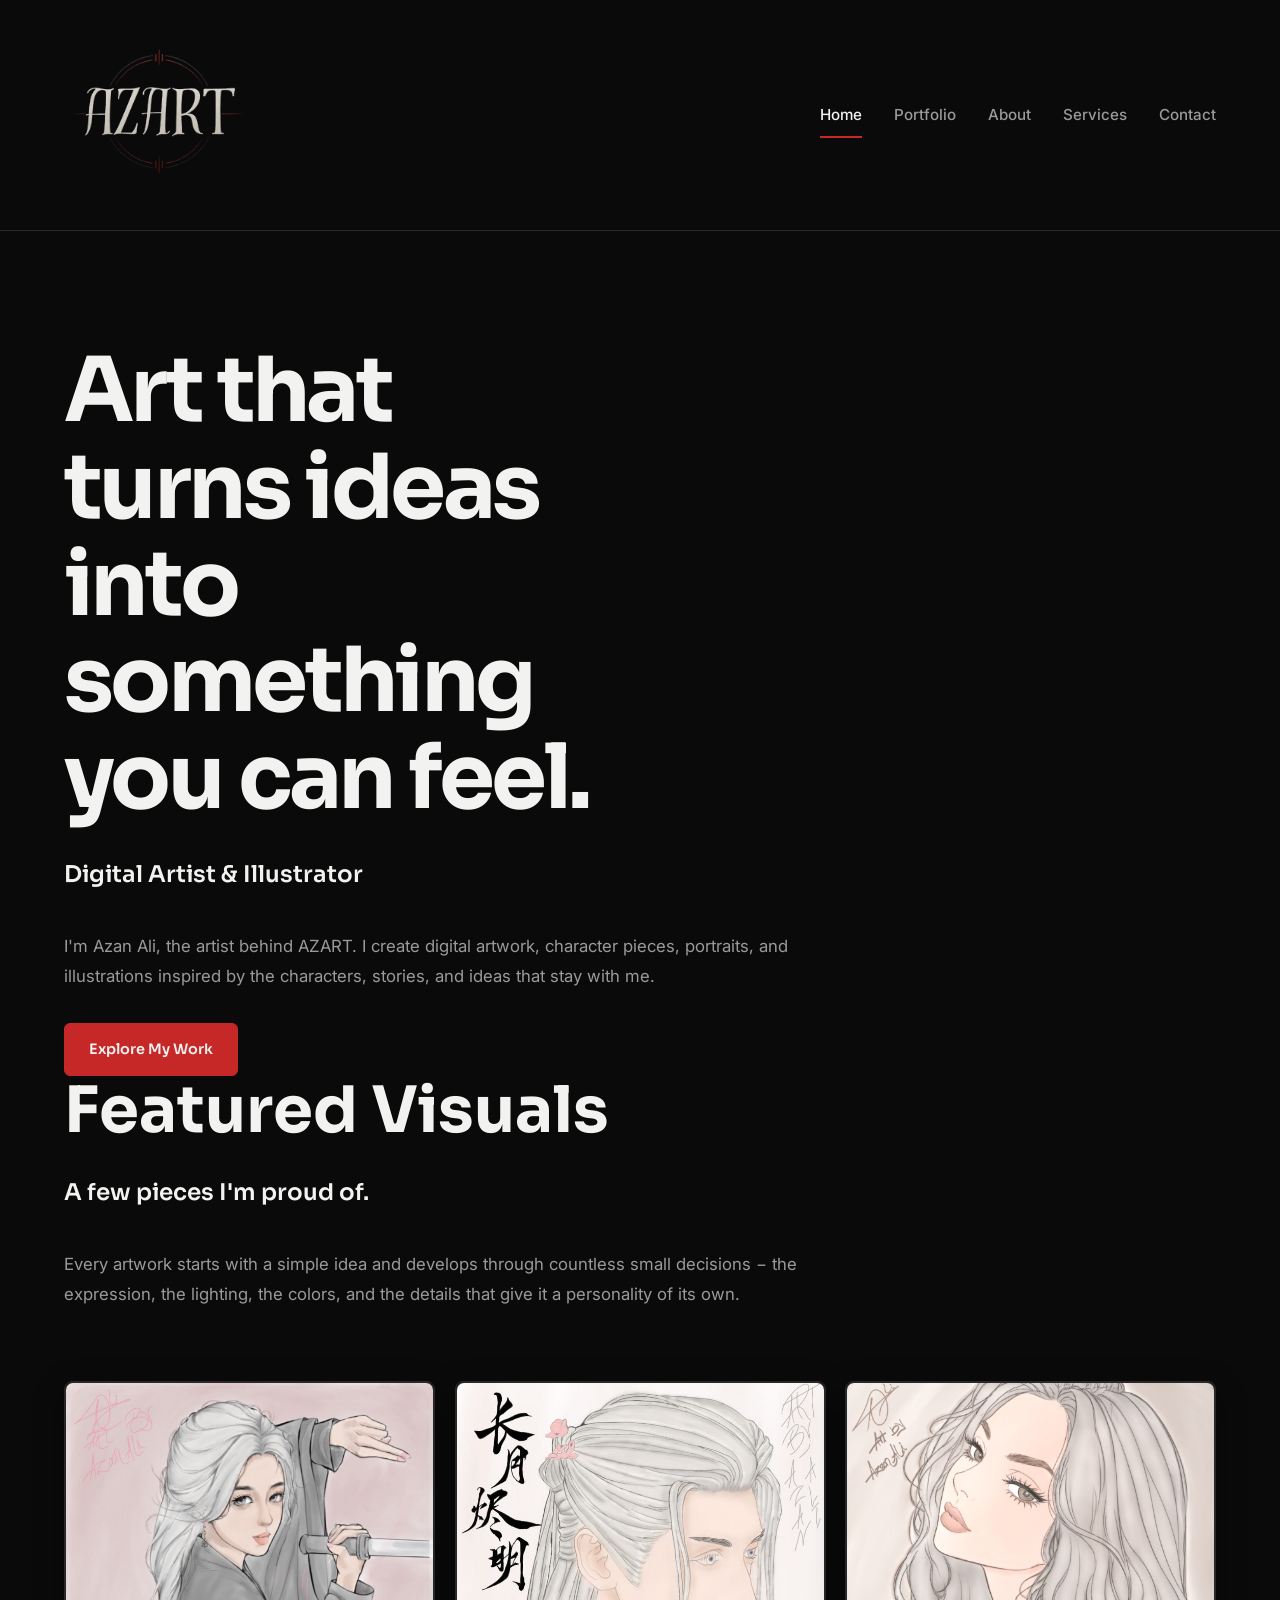
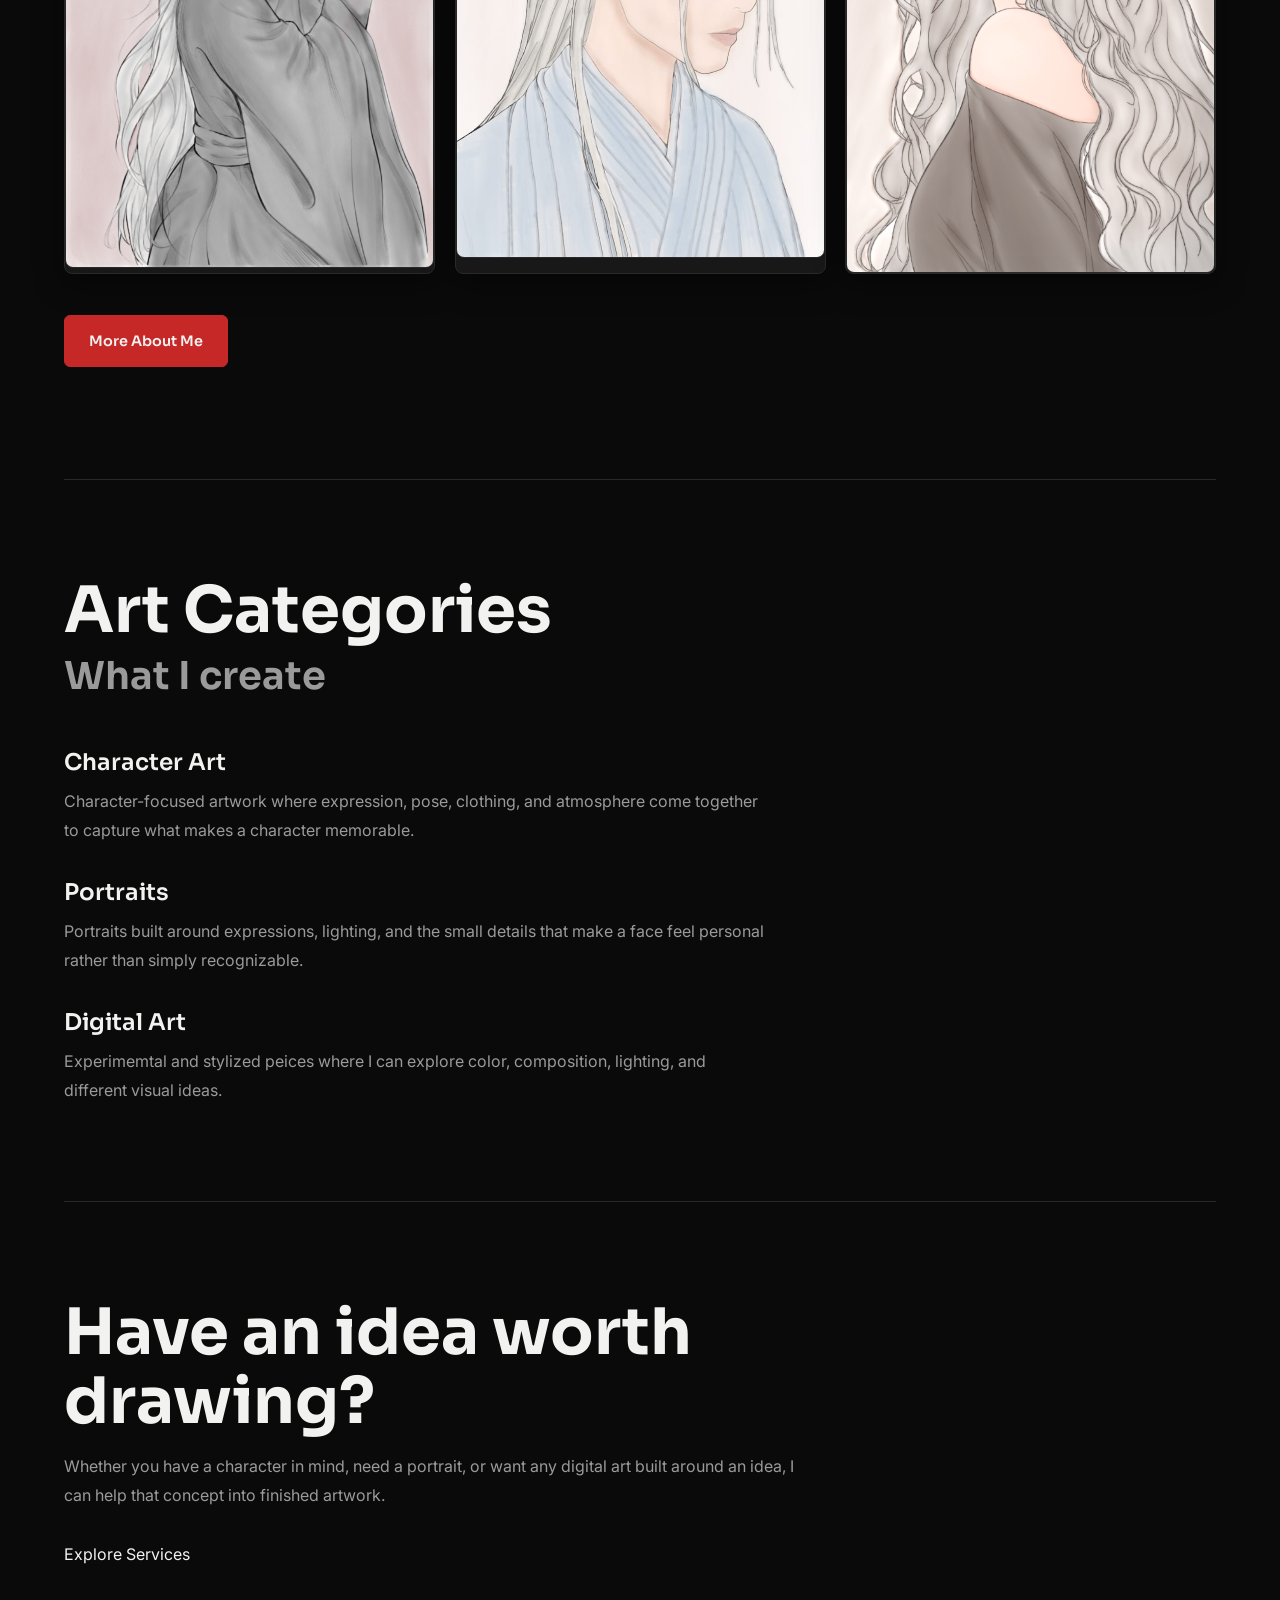
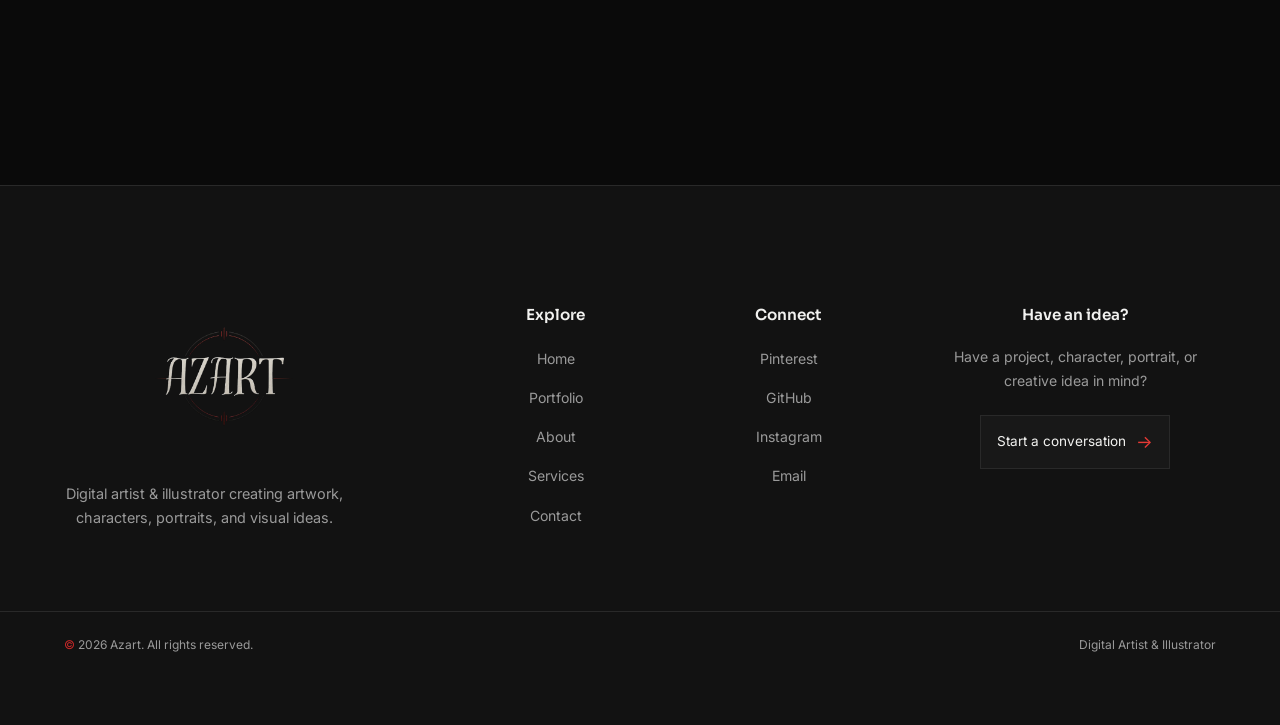
==== index.html @ 460a7fb9 "Added files" ====
<!DOCTYPE html>
<html lang="en">

<head>

    <meta charset="UTF-8">

    <meta name="viewport" content="width=device-width, initial-scale=1.0">

    <title>Azart | Home</title>

    <meta
        name="description"
        content="AZART — Artist portfolio showcasing artwork, creative projects, and visual expression."
    >

    <meta name="author" content="AZART">
    <meta name="robots" content="index, follow">

    <meta property="og:title" content="AZART — Artist Portfolio">
    <meta property="og:description" content="Explore AZART's artwork, creative projects, and visual work.">
    <meta property="og:type" content="website">
    <meta property="og:image" content="https://azanalisiyal0-sys.github.io/azart-artist-portfolio/assets/images/logo-bg.png">
    <meta property="og:url" content="https://azanalisiyal0-sys.github.io/azart-artist-portfolio/">
    <meta property="og:site_name" content="AZART">




    <!-- CSS -->

    <link rel="stylesheet" href="css/style.css">
    <link rel="stylesheet" href="css/responsive.css">
    <link rel="stylesheet" href="css/animations.css">


    <!-- Favicon -->

    <link rel="icon" type="image/x-icon" href="favicon.ico">

    <link
        rel="icon"
        type="image/png"
        sizes="16x16"
        href="assets/favicon/favicon-16x16.png"
    >

    <link
        rel="icon"
        type="image/png"
        sizes="32x32"
        href="assets/favicon/favicon-32x32.png"
    >

    <link
        rel="apple-touch-icon"
        sizes="180x180"
        href="assets/favicon/apple-touch-icon.png"
    >

    <link
        rel="icon"
        type="image/png"
        sizes="192x192"
        href="assets/favicon/android-chrome-192x192.png"
    >

    <link
        rel="icon"
        type="image/png"
        sizes="512x512"
        href="assets/favicon/android-chrome-512x512.png"
    >

    <link rel="manifest" href="assets/favicon/site.webmanifest">


    <!-- Google Fonts -->

    <link rel="preconnect" href="https://fonts.googleapis.com">

    <link
        rel="preconnect"
        href="https://fonts.gstatic.com"
        crossorigin
    >

    <link
        href="https://fonts.googleapis.com/css2?family=Inter:wght@100..900&family=Sora:wght@100..800&display=swap"
        rel="stylesheet"
    >

</head>


<body>


<header>

    <!-- Logo -->

    <div class="logo">

        <a href="index.html">

            <img
                src="assets/images/logo.png"
                alt="Azart"
            >

        </a>

    </div>


    <!-- Desktop Navigation -->

    <nav class="nav">

        <ul>

            <li>
                <a href="index.html">Home</a>
            </li>

            <li>
                <a href="portfolio.html">Portfolio</a>
            </li>

            <li>
                <a href="about.html">About</a>
            </li>

            <li>
                <a href="services.html">Services</a>
            </li>

            <li>
                <a href="contact.html">Contact</a>
            </li>

        </ul>

    </nav>


    <!-- Mobile Menu Button -->

    <button
        class="mobile-toggle"
        type="button"
        aria-label="Open navigation menu"
        aria-expanded="false"
    >

        <span></span>
        <span></span>
        <span></span>

    </button>


    <!-- Mobile Navigation -->

    <nav class="mobile-menu">

        <ul>

            <li>
                <a href="index.html">Home</a>
            </li>

            <li>
                <a href="portfolio.html">Portfolio</a>
            </li>

            <li>
                <a href="about.html">About</a>
            </li>

            <li>
                <a href="services.html">Services</a>
            </li>

            <li>
                <a href="contact.html">Contact</a>
            </li>

        </ul>

    </nav>

</header>


<main class="hero container">

    <h1>Art that turns ideas into something you can feel.</h1>

    <h3>Digital Artist & Illustrator</h3>

    <p>
        I'm Azan Ali, the artist behind AZART.
        I create digital artwork, character pieces,
        portraits, and illustrations inspired by
        the characters, stories, and ideas that
        stay with me.
    </p>

    <a href="portfolio.html" class="cta">
        Explore My Work
    </a>


    <h1>Featured Visuals</h1>

    <h3>A few pieces I'm proud of.</h3>

    <p>
        Every artwork starts with a simple idea and develops
        through countless small decisions − the expression,
        the lighting, the colors, and the details that give it
        a personality of its own.
    </p>


    <div class="index-hero-images">
        <!-- Featured artworks can be inserted here later -->
        <div class="card-img-index artwork-card">
            <img src="assets/artworks/white-haired-swordswoman.png" alt="White Haired Swordswoman">
        </div>
        <div class="card-img-index artwork-card">
            <img src="assets/artworks/white-haired-warrior.png" alt="White Haired Warrior">
        </div>
        <div class="card-img-index artwork-card">
            <img src="assets/artworks/miss-molly.png" alt="Miss Molly">
        </div>
    </div>


    <a href="about.html" class="cta">
        More About Me
    </a>

</main>


<div class="categories container">

    <h1>Art Categories</h1>

    <h2>What I create</h2>

    <h3>Character Art</h3>

    <p>
        Character-focused artwork where expression, pose, clothing, and atmosphere
        come together to capture what makes a character memorable.
    </p>

    <h3>Portraits</h3>

    <p>
        Portraits built around expressions, lighting, and the
        small details that make a face feel personal rather than simply
        recognizable.
    </p>

    <h3>Digital Art</h3>

    <p>
        Experimemtal and stylized peices where I can explore color,
        composition, lighting, and different visual ideas.
    </p>

</div>


<div class="services-preview container">

    <h1>Have an idea worth drawing?</h1>

    <p>
        Whether you have a character in mind, need a portrait,
        or want any digital art built around an idea, I can help
        that concept into finished artwork.
    </p>

    <a href="services.html">
        Explore Services
    </a>

</div>


<footer class="site-footer">

    <div class="footer-main container">

        <!-- Brand -->
        <div class="footer-brand">

            <a href="index.html" class="footer-logo">
                <img
                    src="assets/images/logo.png"
                    alt="Azart"
                >
            </a>

            <p>
                Digital artist & illustrator creating artwork,
                characters, portraits, and visual ideas.
            </p>

        </div>


        <!-- Navigation -->
        <div class="footer-column">

            <h3>Explore</h3>

            <ul>
                <li>
                    <a href="index.html">Home</a>
                </li>

                <li>
                    <a href="portfolio.html">Portfolio</a>
                </li>

                <li>
                    <a href="about.html">About</a>
                </li>

                <li>
                    <a href="services.html">Services</a>
                </li>

                <li>
                    <a href="contact.html">Contact</a>
                </li>
            </ul>

        </div>


        <!-- Social -->
        <div class="footer-column">

            <h3>Connect</h3>

            <ul class="footer-social-links">

                <li>
                    <a
                        href="https://www.pinterest.com/CaptainK2_08/"
                        target="_blank"
                        rel="noopener noreferrer"
                    >
                        Pinterest
                    </a>
                </li>

                <li>
                    <a
                        href="https://github.com/azanalisiyal0-sys"
                        target="_blank"
                        rel="noopener noreferrer"
                    >
                        GitHub
                    </a>
                </li>

                <li>
                    <a
                        href="https://www.instagram.com/azart.store_official/"
                        target="_blank"
                        rel="noopener noreferrer"
                    >
                        Instagram
                    </a>
                </li>

                <li>
                    <a href="https://mail.google.com/mail/?view=cm&fs=1&to=azanalisiyal0@gmail.com"
                        target="_blank"
                        rel="noopener noreferrer">
                        Email
                    </a>
                </li>

            </ul>

        </div>


        <!-- CTA -->
        <div class="footer-contact">

            <h3>Have an idea?</h3>

            <p>
                Have a project, character, portrait, or
                creative idea in mind?
            </p>

            <a href="contact.html" class="footer-cta">
                Start a conversation
                <span>→</span>
            </a>

        </div>

    </div>


    <!-- Bottom -->
    <div class="footer-bottom">

        <div class="container">

            <p>
                &copy;
                <span data-current-year>2026</span>
                Azart. All rights reserved.
            </p>

            <p>
                Digital Artist & Illustrator
            </p>

        </div>

    </div>

</footer>


<!-- JavaScript -->

<script src="js/main.js"></script>
<script src="js/artworks.js"></script>
<script src="js/portfolio.js"></script>
<script src="js/ui.js"></script>

</body>
</html>
---- css/style.css ----
/* =========================================================
   AZART — MAIN STYLESHEET
   No animations
   No responsive rules
   ========================================================= */


/* =========================================================
   1. ROOT VARIABLES
   ========================================================= */

:root {

    /* BACKGROUND */
    --bg-primary: #0a0a0a;
    --bg-secondary: #121212;
    --bg-card: #181818;

    /* TEXT */
    --text-primary: #f2f2f0;
    --text-secondary: #9a9a9a;

    /* BORDER */
    --border-color: #292929;
    --border-accent: #c62828;
    --border-accent-hover: #e53935;

    /* EFFECTS */
    --shadow-card: rgba(0, 0, 0, 0.45);

    /* TYPOGRAPHY */
    --font-heading: "Sora", sans-serif;
    --font-body: "Inter", sans-serif;
}


/* =========================================================
   2. RESET
   ========================================================= */

* {
    margin: 0;
    padding: 0;
    box-sizing: border-box;
}

html {
    scroll-behavior: smooth;
}

body {
    min-height: 100vh;

    background-color: var(--bg-primary);
    color: var(--text-primary);

    font-family: var(--font-body);
    font-size: 16px;
    line-height: 1.7;
}

img {
    display: block;
    max-width: 100%;
}

button,
input,
textarea,
select {
    font: inherit;
}

button {
    cursor: pointer;
}

a {
    color: inherit;
    text-decoration: none;
}

ul,
ol {
    list-style: none;
}


/* =========================================================
   3. GLOBAL TYPOGRAPHY
   ========================================================= */

h1,
h2,
h3,
h4,
h5,
h6 {
    font-family: var(--font-heading);
    color: var(--text-primary);
    line-height: 1.2;
}

h1 {
    font-size: clamp(2.8rem, 5vw, 4.8rem);
    font-weight: 700;
    line-height: 1.08;
    margin-bottom: 1rem;
}

h2 {
    font-size: clamp(1.8rem, 3vw, 2.8rem);
    font-weight: 650;
    line-height: 1.2;
    margin-bottom: 0.8rem;
}

h3 {
    font-size: clamp(1.15rem, 1.8vw, 1.5rem);
    font-weight: 600;
    line-height: 1.4;
    color: var(--text-primary);
    margin-bottom: 1rem;
}

p {
    color: var(--text-secondary);
    max-width: 750px;
    line-height: 1.8;
}

::selection {
    background-color: var(--border-accent);
    color: var(--text-primary);
}


/* =========================================================
   4. CONTAINER
   ========================================================= */

.container {
    width: min(1200px, 90%);
    margin-inline: auto;
}


/* =========================================================
   5. HEADER
   ========================================================= */

header {
    width: 100%;

    display: flex;
    align-items: center;
    justify-content: space-between;

    padding: 1.25rem 5%;

    background-color: var(--bg-primary);

    border-bottom: 1px solid var(--border-color);

    position: relative;
    z-index: 100;
}


/* =========================================================
   6. LOGO
   ========================================================= */

.logo {
    display: flex;
    align-items: center;
}

.logo a {
    display: flex;
    align-items: center;
}

.logo img {
    width: 190px;
    height: auto;
    display: block;
}


/* =========================================================
   7. DESKTOP NAVIGATION
   ========================================================= */

.nav ul {
    display: flex;
    align-items: center;
    gap: 2rem;
}

.nav a {
    position: relative;

    display: inline-block;

    padding: 0.4rem 0;

    color: var(--text-secondary);

    font-family: var(--font-body);
    font-size: 0.95rem;
    font-weight: 500;

    transition: color 0.2s ease;
}

.nav a:hover {
    color: var(--text-primary);
}

.nav a.active {
    color: var(--text-primary);
}

.nav a.active::after {
    content: "";

    position: absolute;

    left: 0;
    bottom: -4px;

    width: 100%;
    height: 2px;

    background-color: var(--border-accent);
}


/* =========================================================
   9. HERO — HOME
   ========================================================= */

.hero {
    min-height: 80vh;

    display: flex;
    flex-direction: column;
    justify-content: center;

    padding-top: 7rem;
    padding-bottom: 7rem;
}

.hero h1:first-child {
    max-width: 550px;

    font-size: clamp(3rem, 7vw, 6rem);
    letter-spacing: -0.04em;
}

.hero h3 {
    margin-top: 1rem;
}

.hero p {
    margin-top: 1.5rem;
    margin-bottom: 2rem;

    font-size: 1.05rem;
}


/* =========================================================
   10. CTA
   ========================================================= */

.cta {
    display: inline-flex;
    align-items: center;
    justify-content: center;

    width: fit-content;

    padding: 0.8rem 1.5rem;

    border: 1px solid var(--border-accent);
    border-radius: 6px;

    background-color: var(--border-accent);
    color: var(--text-primary);

    font-family: var(--font-heading);
    font-size: 0.9rem;
    font-weight: 600;

    transition:
        background-color 0.2s ease,
        border-color 0.2s ease;
}

.cta:hover {
    background-color: var(--border-accent-hover);
    border-color: var(--border-accent-hover);
}


/* =========================================================
   11. FEATURED VISUALS
   ========================================================= */

.index-hero-images {
    display: grid;
    grid-template-columns: repeat(3, 1fr);
    gap: 1.25rem;

    margin-top: 2.5rem;
    margin-bottom: 2.5rem;
}

.index-hero-images img {
    width: 100%;
    height: 360px;

    object-fit: cover;

    border: 1px solid var(--border-color);
    border-radius: 8px;

    background-color: var(--bg-card);
}


/* =========================================================
   12. CATEGORIES
   ========================================================= */

.categories {
    padding-top: 6rem;
    padding-bottom: 6rem;

    border-top: 1px solid var(--border-color);
}

.categories h1 {
    margin-bottom: 0.5rem;
}

.categories h2 {
    color: var(--text-secondary);
    margin-bottom: 3rem;
}

.categories h3 {
    color: var(--text-primary);

    margin-top: 2rem;
    margin-bottom: 0.5rem;
}

.categories p {
    max-width: 700px;
}


/* =========================================================
   13. SERVICES PREVIEW
   ========================================================= */

.services-preview {
    padding-top: 6rem;
    padding-bottom: 6rem;

    border-top: 1px solid var(--border-color);
}

.services-preview h1 {
    max-width: 700px;
}

.services-preview p {
    margin-bottom: 2rem;
}

.services-preview button {
    padding: 0.8rem 1.5rem;

    border: 1px solid var(--border-accent);
    border-radius: 6px;

    background-color: var(--border-accent);
    color: var(--text-primary);

    font-family: var(--font-heading);
    font-weight: 600;
}


/* =========================================================
   14. FOOTER
   ========================================================= */

footer {
    padding-top: 3rem;
    padding-bottom: 3rem;

    border-top: 1px solid var(--border-color);

    text-align: center;
}

footer p {
    margin-inline: auto;

    font-size: 0.85rem;
}

/* =====================================================
   MOBILE MENU BUTTON
   ===================================================== */

.mobile-toggle {
    display: none;

    width: 48px;
    height: 48px;

    padding: 10px;

    border: 1px solid var(--border-color);

    border-radius: 12px;

    background: var(--bg-secondary);

    cursor: pointer;

    flex-direction: column;
    justify-content: center;
    align-items: center;

    gap: 5px;
}

.mobile-toggle span {
    display: block;

    width: 22px;
    height: 2px;

    background: var(--text-primary);

    border-radius: 2px;
}


/* =====================================================
   MOBILE MENU
   ===================================================== */

.mobile-menu {
    display: none;

    position: absolute;

    top: 100%;
    left: 0;

    width: 100%;

    background: var(--bg-secondary);

    border-bottom: 1px solid var(--border-color);

    z-index: 1000;
}

.mobile-menu.active {
    display: block;
}

.mobile-menu ul {
    margin: 0;
    padding: 10px 20px;

    list-style: none;
}

.mobile-menu li {
    border-bottom: 1px solid var(--border-color);
}

.mobile-menu li:last-child {
    border-bottom: none;
}

.mobile-menu a {
    display: block;

    padding: 15px 5px;

    color: var(--text-primary);

    text-decoration: none;

    font-family: var(--font-body);
}


/* =====================================================
   ARTWORK MODAL
   ===================================================== */

.artwork-modal {
    display: none;

    position: fixed;

    inset: 0;

    padding: 30px;

    background: rgba(0, 0, 0, 0.85);

    z-index: 2000;

    overflow-y: auto;

    align-items: center;
    justify-content: center;
}

.artwork-modal.active {
    display: flex;
}


/* Modal Close */

.modal-close {
    position: absolute;

    top: 15px;
    right: 15px;

    width: 40px;
    height: 40px;

    border: 1px solid var(--border-color);

    border-radius: 50%;

    background: var(--bg-secondary);

    color: var(--text-primary);

    font-size: 24px;

    cursor: pointer;

    z-index: 2;
}


/* Modal Image */

.modal-image-container {
    width: 100%;
}

.modal-image-container img {
    display: block;

    width: 100%;
    max-height: 65vh;

    object-fit: contain;

    border-radius: 10px;
}


/* Modal Information */

.modal-info {
    padding-top: 20px;
}

.modal-info h2 {
    margin: 0 0 10px;

    color: var(--text-primary);

    font-family: var(--font-heading);
}

.modal-meta {
    display: flex;

    flex-wrap: wrap;

    gap: 10px;

    color: var(--text-secondary);

    font-family: var(--font-body);
}

.modal-info p {
    color: var(--text-secondary);

    line-height: 1.7;
}


/* Modal Navigation */

.modal-navigation {
    display: flex;

    justify-content: space-between;

    align-items: center;

    margin-top: 20px;
}

.modal-navigation button {
    padding: 10px 16px;

    border: 1px solid var(--border-color);

    border-radius: 8px;

    background: var(--bg-secondary);

    color: var(--text-primary);

    cursor: pointer;
}


/* Prevent page scrolling when modal is open */

body.modal-open {
    overflow: hidden;
}


/* =========================================================
   FOOTER SOCIAL ICONS
   ========================================================= */

.social-media {
    display: flex;
    justify-content: center;
    align-items: center;

    gap: 1rem;

    margin-bottom: 1.5rem;
}

.social-media a {
    width: 42px;
    height: 42px;

    display: flex;
    align-items: center;
    justify-content: center;

    border: 1px solid var(--border-color);
    border-radius: 50%;

    background-color: var(--bg-secondary);

    transition:
        border-color 0.2s ease,
        background-color 0.2s ease;
}

.social-media img {
    width: 20px;
    height: 20px;

    object-fit: contain;

    /* Make dark SVG icons visible */
    filter: brightness(0) invert(1);
}

.social-media a:hover {
    border-color: var(--border-accent);

    background-color: var(--border-accent);
}

.social-media a:hover img {
    filter: brightness(0) invert(1);
}

/* =========================================================
   15. PORTFOLIO HERO
   ========================================================= */

.portfolio-hero {
    width: min(1000px, 90%);

    margin-inline: auto;

    padding-top: 7rem;
    padding-bottom: 4rem;
}

.portfolio-hero h1 {
    font-size: clamp(3rem, 7vw, 5rem);
    letter-spacing: -0.04em;
}

.portfolio-hero h3 {
    margin-bottom: 1.5rem;
}


/* =========================================================
   16. PORTFOLIO CONTROLS
   ========================================================= */

.portfolio-controls {
    width: min(1200px, 90%);

    margin: 0 auto 3rem;

    display: flex;
    align-items: center;
    justify-content: space-between;

    gap: 2rem;

    padding: 1rem 0;

    border-bottom: 1px solid var(--border-color);
}


/* =========================================================
   17. SEARCH
   ========================================================= */

.search-container {
    flex: 1;
    max-width: 450px;
}

.search-container input {
    width: 100%;

    padding: 0.8rem 1rem;

    border: 1px solid var(--border-color);
    border-radius: 6px;

    outline: none;

    background-color: var(--bg-secondary);
    color: var(--text-primary);

    font-family: var(--font-body);
}

.search-container input::placeholder {
    color: var(--text-secondary);
}

.search-container input:focus {
    border-color: var(--border-accent);
}


/* =========================================================
   18. FILTER BUTTONS
   ========================================================= */

.filter-btn-container {
    display: flex;
    align-items: center;
    gap: 0.5rem;

    flex-wrap: wrap;
}

.filter-btn-container button {
    padding: 0.6rem 1rem;

    border: 1px solid var(--border-color);
    border-radius: 5px;

    background-color: var(--bg-secondary);
    color: var(--text-secondary);

    font-size: 0.85rem;
}

.filter-btn-container button:hover,
.filter-btn-container button.active {
    border-color: var(--border-accent);

    background-color: var(--border-accent);

    color: var(--text-primary);
}


/* =========================================================
   19. ARTWORK GRID
   ========================================================= */

.artwork-grid {
    width: min(1200px, 90%);

    margin: 0 auto;

    display: grid;

    grid-template-columns: repeat(3, 1fr);

    gap: 1.5rem;

    padding-bottom: 6rem;
}


/* =========================================================
   20. ARTWORK CARD
   ========================================================= */

.artwork-card {
    min-width: 0;

    background-color: var(--bg-card);

    border: 1px solid var(--border-color);
    border-radius: 8px;

    overflow: hidden;

    box-shadow: 0 10px 30px var(--shadow-card);
}

.artwork-card-button {
    width: 100%;

    padding: 0;

    border: 0;

    background: none;

    color: inherit;

    text-align: left;
}

.artwork-card-button img {
    width: 100%;
    height: 380px;

    object-fit: cover;

    background-color: var(--bg-secondary);
}

.artwork-card-info {
    padding: 1rem 1.1rem;
}

.artwork-card-info h2 {
    margin: 0;

    font-size: 1rem;
    font-weight: 600;
}


/* =========================================================
   21. NO RESULTS
   ========================================================= */

.no-results {
    grid-column: 1 / -1;

    padding: 5rem 2rem;

    border: 1px solid var(--border-color);
    border-radius: 8px;

    background-color: var(--bg-card);

    text-align: center;
}

.no-results h2 {
    margin-bottom: 0.5rem;
}

.no-results p {
    margin-inline: auto;
}


/* =========================================================
   22. ARTWORK MODAL
   ========================================================= */

.modal-container {
    position: fixed;

    inset: 0;

    z-index: 1000;

    display: none;

    align-items: center;
    justify-content: center;

    padding: 2rem;

    background-color: rgba(0, 0, 0, 0.85);
}

.modal-container.active {
    display: flex;
}

.modal-content {
    position: relative;

    width: min(1000px, 90vw);
    max-height: 90vh;

    display: grid;
    grid-template-columns: 1.4fr 0.8fr;

    overflow: hidden;

    border: 1px solid var(--border-color);
    border-radius: 10px;

    background-color: var(--bg-secondary);

    box-shadow: 0 20px 60px var(--shadow-card);
}

.modal-content > button {
    position: absolute;

    top: 1rem;
    right: 1rem;

    z-index: 2;

    width: 40px;
    height: 40px;

    border: 1px solid var(--border-color);
    border-radius: 50%;

    background-color: var(--bg-primary);
    color: var(--text-primary);

    font-size: 1.5rem;
    line-height: 1;
}

.modal-content > img {
    width: 100%;
    height: 100%;

    max-height: 80vh;

    object-fit: contain;

    background-color: var(--bg-primary);
}

.modal-info {
    padding: 3rem 2rem;
    overflow-y: auto;
}

.modal-info h2 {
    margin: 0 0 10px;
    color: var(--text-primary);
    font-family: var(--font-heading);
    font-size: 2rem;
}

.modal-info p {
    margin-bottom: 1rem;
    color: var(--text-secondary);
    line-height: 1.7;
}

.modal-info [data-modal-category] {
    color: var(--border-accent);
    font-weight: 600;
}


/* =========================================================
   24. ABOUT PAGE
   ========================================================= */

body > main:not(.hero):not(.portfolio-hero) {
    width: min(900px, 90%);

    margin-inline: auto;

    padding-top: 7rem;
    padding-bottom: 7rem;
}

body > main:not(.hero):not(.portfolio-hero) h1 {
    margin-top: 4rem;
}

body > main:not(.hero):not(.portfolio-hero) h1:first-child {
    margin-top: 0;
}

body > main:not(.hero):not(.portfolio-hero) h3 {
    margin-top: 1rem;
}

body > main:not(.hero):not(.portfolio-hero) p {
    margin-top: 1rem;
    margin-bottom: 1.5rem;
}


/* =========================================================
   25. SERVICES / CONTACT BASE
   ========================================================= */

main:empty {
    min-height: 70vh;
}


/* =========================================================
   26. 404 PAGE BASE
   ========================================================= */

body:has(main:empty) {
    min-height: 100vh;
}


/* =========================================================
   27. FOCUS STATES
   ========================================================= */

a:focus-visible,
button:focus-visible,
input:focus-visible,
textarea:focus-visible,
select:focus-visible {
    outline: 2px solid var(--border-accent);
    outline-offset: 3px;
}


/* =========================================================
   28. SCROLLBAR
   ========================================================= */

::-webkit-scrollbar {
    width: 10px;
}

::-webkit-scrollbar-track {
    background-color: var(--bg-primary);
}

::-webkit-scrollbar-thumb {
    background-color: var(--border-color);

    border-radius: 10px;
}

::-webkit-scrollbar-thumb:hover {
    background-color: var(--border-accent);
}

/* ========================================
   SERVICES PAGE
======================================== */

/* Main Services Content */
main {
    width: min(1100px, 90%);
    margin: 0 auto;
}


/* ========================================
   SERVICES HERO
======================================== */

main > .hero {
    padding: 100px 0 80px;
    text-align: center;
}

main > .hero h1 {
    max-width: 850px;
    margin: 0 auto 25px;
    color: var(--text-primary);
}

main > .hero h3 {
    margin-bottom: 25px;
    color: var(--border-accent);
    font-family: var(--font-heading);
}

main > .hero p {
    max-width: 750px;
    margin: 0 auto;
    color: var(--text-secondary);
    line-height: 1.8;
}


/* ========================================
   SERVICE SECTIONS
======================================== */

.character-art,
.portraits,
.commercial-artwork {
    margin: 40px 0;
    padding: 50px;
    
    background: var(--bg-secondary);
    border: 1px solid var(--border-color);
    border-radius: 14px;

    box-shadow: 0 10px 30px var(--shadow-card);
}


/* Service Headings */

.character-art h1,
.portraits h1,
.commercial-artwork h1 {
    margin-bottom: 25px;
    color: var(--text-primary);
}


/* Service Description */

.character-art p,
.portraits p,
.commercial-artwork p {
    max-width: 800px;
    color: var(--text-secondary);
    line-height: 1.8;
}


/* Small Heading */

.character-art h3,
.portraits h3,
.commercial-artwork h3 {
    margin-top: 30px;
    margin-bottom: 12px;
    color: var(--text-primary);
}


/* ========================================
   SERVICE BUTTONS
======================================== */

.character-art a,
.portraits a,
.commercial-artwork a {
    display: inline-block;
    margin-top: 25px;
    padding: 12px 24px;

    color: var(--text-primary);
    background: var(--border-accent);

    border: 1px solid var(--border-accent);
    border-radius: 6px;

    font-family: var(--font-body);
    font-weight: 600;
    text-decoration: none;

    transition:
        background-color 0.25s ease,
        border-color 0.25s ease,
        transform 0.25s ease;
}

.character-art a:hover,
.portraits a:hover,
.commercial-artwork a:hover {
    background: var(--border-accent-hover);
    border-color: var(--border-accent-hover);
    transform: translateY(-2px);
}


/* ========================================
   PROCESS
======================================== */

.process {
    margin: 80px 0;
    padding: 60px 50px;

    background: var(--bg-card);
    border: 1px solid var(--border-color);
    border-radius: 14px;
}


/* Main Process Heading */

.process h1 {
    margin-bottom: 45px;
    color: var(--text-primary);

    /* Accent underline */
    text-decoration-line: underline;
    text-decoration-color: var(--border-accent);
    text-decoration-thickness: 3px;
    text-underline-offset: 10px;
}


/* Process Steps */

.process h3 {
    margin-top: 30px;
    margin-bottom: 10px;

    color: var(--border-accent);
    font-family: var(--font-heading);
}

.process p {
    max-width: 800px;
    color: var(--text-secondary);
    line-height: 1.8;
}


/* ========================================
   FAQ
======================================== */

.FAQ {
    margin: 80px 0;
    padding: 60px 50px;

    background: var(--bg-secondary);
    border: 1px solid var(--border-color);
    border-radius: 14px;
}


/* FAQ Main Heading */

.FAQ h1 {
    margin-bottom: 45px;
    color: var(--text-primary);

    /* Accent underline */
    text-decoration-line: underline;
    text-decoration-color: var(--border-accent);
    text-decoration-thickness: 3px;
    text-underline-offset: 10px;
}


/* Individual Questions */

.question {
    padding: 25px 0;
    border-bottom: 1px solid var(--border-color);
}

.question:last-child {
    border-bottom: none;
}


/* Question Heading */

.question h3 {
    margin-bottom: 12px;
    color: var(--text-primary);
    font-family: var(--font-heading);
}


/* Question Answer */

.question p {
    max-width: 800px;
    color: var(--text-secondary);
    line-height: 1.8;
}


/* ========================================
   FAQ FIRST QUESTION
======================================== */

/*
   Your first .question contains the question
   before the "Frequently Asked Questions"
   heading, so give it a little separation.
*/

.FAQ > .question:first-child {
    padding-top: 0;
}


/* ========================================
   SERVICES PAGE SPACING
======================================== */

.character-art + .portraits,
.portraits + .commercial-artwork {
    margin-top: 30px;
}


/* ========================================
   SELECTION
======================================== */

main ::selection {
    background: var(--border-accent);
    color: var(--text-primary);
}


/* ========================================
   ABOUT PAGE
======================================== */


/* ========================================
   ABOUT THE ARTIST
======================================== */

.about-the-artist {
    min-height: 500px;

    display: grid;
    grid-template-columns: 1fr 0.8fr;
    align-items: center;
    gap: 70px;

    padding: 80px 0;
}


/* Text Side */

.about-the-artist h1 {
    margin-bottom: 20px;
    color: var(--text-primary);

    text-decoration-line: underline;
    text-decoration-color: var(--border-accent);
    text-decoration-thickness: 3px;
    text-underline-offset: 10px;
}

.about-the-artist h3 {
    margin-bottom: 18px;
    color: var(--border-accent);
    font-family: var(--font-heading);
}

.about-the-artist p {
    max-width: 600px;
    color: var(--text-secondary);
    line-height: 1.8;
}


/* Image Side */

.av-img-container {
    display: flex;
    justify-content: center;
    align-items: center;

    margin: 0;
}

.av-img-container img {
    width: min(100%, 380px);
    aspect-ratio: 1 / 1;

    object-fit: cover;

    border-radius: 18px;
    border: 1px solid var(--border-color);

    background: var(--bg-card);

    box-shadow:
        0 20px 50px var(--shadow-card);
}


/* ========================================
   GENERAL ABOUT SECTIONS
======================================== */

.more-about-me,
.how-i-approach,
.skills,
.tools,
.promise-to-become-better {
    margin: 50px 0;
    padding: 55px;

    background: var(--bg-secondary);

    border: 1px solid var(--border-color);
    border-radius: 14px;

    box-shadow:
        0 10px 30px var(--shadow-card);
}


/* ========================================
   SECTION HEADINGS
======================================== */

.more-about-me h1,
.how-i-approach h1,
.skills h1,
.tools h1,
.promise-to-become-better h1 {
    margin-bottom: 30px;

    color: var(--text-primary);

    text-decoration-line: underline;
    text-decoration-color: var(--border-accent);
    text-decoration-thickness: 3px;
    text-underline-offset: 10px;
}


/* ========================================
   H2 / H3 / PARAGRAPH DIFFERENTIATION
======================================== */

/*
   This fixes the problem where h2, h3
   and p look too similar.
*/

.more-about-me h3,
.skills h3,
.tools h3 {
    margin-top: 30px;
    margin-bottom: 10px;

    color: var(--text-primary);

    font-family: var(--font-heading);
    font-size: 1.15rem;
    font-weight: 600;
}


/* Paragraphs */

.more-about-me p,
.how-i-approach p,
.skills p,
.tools p,
.promise-to-become-better p {
    max-width: 800px;

    margin-bottom: 20px;

    color: var(--text-secondary);

    font-family: var(--font-body);
    font-size: 1rem;
    font-weight: 400;

    line-height: 1.8;
}


/* ========================================
   SKILLS
======================================== */

.skills h3 {
    padding-left: 15px;

    border-left: 3px solid var(--border-accent);
}


/* ========================================
   TOOLS
======================================== */

.tools h3 {
    padding-left: 15px;

    border-left: 3px solid var(--border-accent);
}


/* ========================================
   FINAL MESSAGE
======================================== */

.promise-to-become-better {
    text-align: center;
}

.promise-to-become-better p {
    margin-left: auto;
    margin-right: auto;
}


/* ========================================
   CONTACT PAGE
======================================== */

.contact-page {
    padding-top: 80px;
    padding-bottom: 100px;
}


/* ========================================
   CONTACT HERO
======================================== */

.contact-hero {
    max-width: 850px;
    margin: 0 auto 90px;
    text-align: center;
}

.contact-hero h1,
.contact-information h1,
.contact-form-section h1,
.commission-information h1 {
    font-family: var(--font-heading);
    color: var(--text-primary);
    line-height: 1.2;

    display: inline-block;

    border-bottom: 3px solid var(--border-accent);

    padding-bottom: 10px;
}

.contact-hero h1 {
    font-size: clamp(2.2rem, 5vw, 3.6rem);
    margin-bottom: 25px;
}

.contact-hero h3 {
    font-family: var(--font-heading);
    font-size: 1.2rem;
    font-weight: 500;
    color: var(--text-primary);
    margin-bottom: 20px;
}

.contact-hero p {
    max-width: 720px;
    margin: 0 auto;

    color: var(--text-secondary);

    font-family: var(--font-body);
    font-size: 1rem;
    line-height: 1.8;
}


/* ========================================
   MAIN CONTACT AREA
======================================== */

.contact-main {
    max-width: 1100px;
    margin: 0 auto;

    display: grid;
    grid-template-columns: 0.85fr 1.15fr;

    gap: 50px;
    align-items: start;
}


/* ========================================
   CONTACT INFORMATION
======================================== */

.contact-information,
.contact-form-section {
    background: var(--bg-card);
    border: 1px solid var(--border-color);

    padding: 40px;
}

.contact-information h1,
.contact-form-section h1 {
    font-size: 1.7rem;
    margin: 0 0 25px;
}

.contact-information > h1,
.contact-form-section > h1 {
    display: inline-block;
}

.contact-detail {
    padding-top: 25px;
    margin-top: 25px;

    border-top: 1px solid var(--border-color);
}

.contact-detail h3 {
    font-family: var(--font-heading);
    color: var(--text-primary);

    font-size: 1rem;
    font-weight: 600;

    margin-bottom: 12px;
}

.contact-detail p,
.contact-form-section > p {
    color: var(--text-secondary);

    font-family: var(--font-body);
    font-size: 0.95rem;

    line-height: 1.8;
}


/* ========================================
   EMAIL
======================================== */

.contact-email-link {
    display: inline-block;

    margin-top: 15px;

    color: var(--border-accent);

    font-family: var(--font-body);
    font-size: 0.95rem;

    text-decoration: none;

    overflow-wrap: anywhere;
}

.contact-email-link:hover {
    color: var(--border-accent-hover);
}


/* ========================================
   SOCIAL LINKS
======================================== */

.contact-social-links {
    display: flex;
    flex-direction: column;

    gap: 10px;

    margin-top: 20px;
}

.contact-social-links a {
    display: block;

    padding: 12px 15px;

    background: var(--bg-secondary);
    border: 1px solid var(--border-color);

    color: var(--text-secondary);

    font-family: var(--font-body);
    font-size: 0.9rem;

    text-decoration: none;
}

.contact-social-links a:hover {
    color: var(--text-primary);
    border-color: var(--border-accent);
}


/* ========================================
   CONTACT FORM
======================================== */

.contact-form-section > p {
    margin-bottom: 30px;
}

.contact-form {
    display: flex;
    flex-direction: column;
    gap: 20px;
}

.form-group {
    display: flex;
    flex-direction: column;

    gap: 8px;
}

.form-group label {
    font-family: var(--font-heading);
    font-size: 0.9rem;
    font-weight: 500;

    color: var(--text-primary);
}


/* ========================================
   FORM INPUTS
======================================== */

.form-group input,
.form-group select,
.form-group textarea {
    width: 100%;
    box-sizing: border-box;

    padding: 14px 15px;

    background: var(--bg-secondary);

    border: 1px solid var(--border-color);

    color: var(--text-primary);

    font-family: var(--font-body);
    font-size: 0.9rem;

    outline: none;
}

.form-group input,
.form-group select {
    min-height: 48px;
}

.form-group textarea {
    min-height: 180px;

    resize: vertical;

    line-height: 1.6;
}


/* Placeholder */

.form-group input::placeholder,
.form-group textarea::placeholder {
    color: var(--text-secondary);
}


/* Select */

.form-group select {
    cursor: pointer;
}

.form-group select option {
    background: var(--bg-secondary);
    color: var(--text-primary);
}


/* Focus */

.form-group input:focus,
.form-group select:focus,
.form-group textarea:focus {
    border-color: var(--border-accent);
}


/* ========================================
   SUBMIT BUTTON
======================================== */

.contact-submit {
    width: 100%;

    padding: 15px 20px;

    background: var(--border-accent);

    border: 1px solid var(--border-accent);

    color: #ffffff;

    font-family: var(--font-heading);
    font-size: 0.9rem;
    font-weight: 600;

    cursor: pointer;
}

.contact-submit:hover {
    background: var(--border-accent-hover);
    border-color: var(--border-accent-hover);
}


/* ========================================
   SUCCESS MESSAGE
======================================== */

.contact-success {
    display: none;

    margin-top: 20px;

    padding: 20px;

    background: var(--bg-secondary);

    border-left: 3px solid var(--border-accent);
}

.contact-success h3 {
    font-family: var(--font-heading);

    color: var(--text-primary);

    font-size: 1rem;

    margin-bottom: 8px;
}

.contact-success p {
    color: var(--text-secondary);

    font-family: var(--font-body);

    font-size: 0.9rem;

    line-height: 1.6;
}


/* ========================================
   COMMISSION INFORMATION
======================================== */

.commission-information {
    max-width: 850px;

    margin: 100px auto 0;

    padding: 45px 40px;

    background: var(--bg-card);

    border-top: 1px solid var(--border-color);
    border-bottom: 1px solid var(--border-color);
}

.commission-information h1 {
    font-size: 1.7rem;

    margin-bottom: 25px;
}

.commission-information h3 {
    font-family: var(--font-heading);

    color: var(--text-primary);

    font-size: 1rem;
    font-weight: 600;

    margin-top: 35px;
    margin-bottom: 12px;
}

.commission-information p {
    color: var(--text-secondary);

    font-family: var(--font-body);

    font-size: 0.95rem;

    line-height: 1.8;
}


/* =========================================================
   404 ERROR PAGE
   ========================================================= */

.error-page {
    min-height: calc(100vh - 180px);

    display: flex;
    align-items: center;
    justify-content: center;

    padding: 80px 24px;
}


.error-content {
    width: 100%;
    max-width: 750px;

    text-align: center;

    padding: 60px 40px;

    background: var(--bg-card);

    border: 1px solid var(--border-color);

    border-radius: 12px;

    box-shadow: 0 15px 40px var(--shadow-card);
}


/* 404 Number */

.error-code {
    margin: 0 0 10px;

    font-family: var(--font-heading);

    font-size: clamp(5rem, 15vw, 10rem);

    font-weight: 800;

    line-height: 0.9;

    color: var(--border-accent);

    letter-spacing: -5px;
}


/* Main Heading */

.error-content h1 {
    margin: 30px 0 16px;

    font-family: var(--font-heading);

    font-size: clamp(1.8rem, 4vw, 3rem);

    line-height: 1.2;

    color: var(--text-primary);
}


/* Description */

.error-description {
    max-width: 550px;

    margin: 0 auto;

    font-family: var(--font-body);

    font-size: 1rem;

    line-height: 1.8;

    color: var(--text-secondary);
}


/* Buttons */

.error-actions {
    display: flex;

    justify-content: center;

    align-items: center;

    gap: 25px;

    margin-top: 35px;

    flex-wrap: wrap;
}


/* Secondary Link */

.error-secondary-link {
    display: inline-block;

    padding: 12px 20px;

    font-family: var(--font-body);

    font-size: 0.95rem;

    font-weight: 600;

    color: var(--text-primary);

    text-decoration: none;

    border-bottom: 1px solid var(--border-accent);
}


/* =========================================================
   FOOTER
   ========================================================= */

.site-footer {
    margin-top: 120px;

    background: var(--bg-secondary);

    border-top: 1px solid var(--border-color);
}


/* ---------------------------------------------------------
   FOOTER MAIN
   --------------------------------------------------------- */

.footer-main {
    display: grid;

    grid-template-columns:
        1.6fr
        0.8fr
        0.8fr
        1.3fr;

    gap: 60px;

    padding-top: 70px;
    padding-bottom: 70px;
}


/* ---------------------------------------------------------
   FOOTER BRAND
   --------------------------------------------------------- */

.footer-brand {
    max-width: 320px;
}

.footer-logo {
    display: inline-block;

    margin-bottom: 20px;
}

.footer-logo img {
    width: 150px;
    height: auto;

    display: block;
}

.footer-brand p {
    margin: 0;

    color: var(--text-secondary);

    font-family: var(--font-body);

    font-size: 0.9rem;
    line-height: 1.7;

    max-width: 280px;
}


/* ---------------------------------------------------------
   FOOTER COLUMNS
   --------------------------------------------------------- */

.footer-column h3,
.footer-contact h3 {
    margin: 0 0 20px;

    color: var(--text-primary);

    font-family: var(--font-heading);

    font-size: 0.95rem;
    font-weight: 600;
}


/* Navigation lists */

.footer-column ul {
    list-style: none;

    margin: 0;
    padding: 0;
}

.footer-column li {
    margin-bottom: 12px;
}

.footer-column a {
    color: var(--text-secondary);

    font-family: var(--font-body);

    font-size: 0.88rem;

    text-decoration: none;

    transition: color 0.2s ease;
}

.footer-column a:hover {
    color: var(--border-accent-hover);
}


/* ---------------------------------------------------------
   FOOTER CONTACT
   --------------------------------------------------------- */

.footer-contact {
    max-width: 280px;
}

.footer-contact p {
    margin: 0 0 22px;

    color: var(--text-secondary);

    font-family: var(--font-body);

    font-size: 0.88rem;
    line-height: 1.7;
}


/* CTA */

.footer-cta {
    display: inline-flex;

    align-items: center;
    gap: 10px;

    padding: 11px 16px;

    border: 1px solid var(--border-color);

    color: var(--text-primary);

    font-family: var(--font-body);

    font-size: 0.85rem;

    text-decoration: none;

    background: var(--bg-card);
}

.footer-cta:hover {
    border-color: var(--border-accent);

    color: var(--text-primary);
}

.footer-cta span {
    color: var(--border-accent-hover);

    font-size: 1.1rem;
}


/* ---------------------------------------------------------
   FOOTER BOTTOM
   --------------------------------------------------------- */

.footer-bottom {
    border-top: 1px solid var(--border-color);
}

.footer-bottom .container {
    display: flex;

    align-items: center;
    justify-content: space-between;

    gap: 20px;

    padding-top: 22px;
    padding-bottom: 22px;
}

.footer-bottom p {
    margin: 0;

    color: var(--text-secondary);

    font-family: var(--font-body);

    font-size: 0.75rem;
}


/* Accent detail */

.footer-bottom p:first-child::first-letter {
    color: var(--border-accent);
}


/* =========================================================
   ARTWORK MODAL VISIBILITY FIX
   ========================================================= */

#artwork-modal {
    display: none !important;
}

#artwork-modal.active {
    display: flex !important;
}


/* =========================================================
   AZART — PINTEREST STYLE MASONRY
   ========================================================= */

#artwork-grid {
    width: 92%;
    max-width: 1400px;
    margin: 50px auto;

    /* Masonry */
    column-count: 3;
    column-gap: 22px;
}

/* Every artwork becomes a masonry item */
#artwork-grid .artwork-card {
    width: 100%;
    display: inline-block;

    margin: 0 0 22px;

    break-inside: avoid;
    -webkit-column-break-inside: avoid;

    vertical-align: top;
}

/* =========================================================
   AZART — PINTEREST STYLE MASONRY PORTFOLIO
   ========================================================= */

/* The actual portfolio container */
#artwork-grid {
    width: min(1200px, 90%);
    margin: 0 auto;

    /* IMPORTANT:
       Do NOT use CSS Grid here.
       Pinterest-style masonry needs columns.
    */
    display: block;

    column-count: 3;
    column-gap: 24px;

    padding-bottom: 6rem;
}


/* =========================================================
   ARTWORK CARD
   ========================================================= */

#artwork-grid .artwork-card {
    width: 100%;

    display: inline-block;

    margin: 0 0 24px;

    break-inside: avoid;
    -webkit-column-break-inside: avoid;
    page-break-inside: avoid;

    min-width: 0;

    background-color: var(--bg-card);

    border: 1px solid var(--border-color);
    border-radius: 8px;

    overflow: hidden;

    box-shadow:
        0 10px 30px var(--shadow-card);

    box-sizing: border-box;
}


/* =========================================================
   IMAGE
   ========================================================= */

/*
   VERY IMPORTANT:
   Remove the old fixed 380px height.
   Let each artwork keep its natural aspect ratio.
*/

#artwork-grid .artwork-card-button {
    display: block;

    width: 100%;

    padding: 0;
    margin: 0;

    border: 0;

    background: none;

    color: inherit;

    text-align: left;
}


#artwork-grid .artwork-card-button img {
    display: block;

    width: 100%;
    height: auto;

    object-fit: contain;

    background-color: var(--bg-secondary);
}


/* =========================================================
   CARD INFORMATION
   ========================================================= */

#artwork-grid .artwork-card-info {
    padding: 1rem 1.1rem;

    box-sizing: border-box;
}


#artwork-grid .artwork-card-info h2 {
    margin: 0;

    font-size: 1rem;
    font-weight: 600;

    line-height: 1.4;

    overflow-wrap: anywhere;
}


/* =========================================================
   NO RESULTS
   ========================================================= */

#artwork-grid .no-results {
    display: block;

    width: 100%;

    column-span: all;

    box-sizing: border-box;
}


/* =========================================================
   TABLET
   ========================================================= */

@media (max-width: 1023px) {

    #artwork-grid {
        width: 90%;

        column-count: 2;
        column-gap: 20px;
    }

    #artwork-grid .artwork-card {
        margin-bottom: 20px;
    }

}


/* =========================================================
   MOBILE
   ========================================================= */

@media (max-width: 767px) {

    #artwork-grid {
        width: 92%;

        column-count: 2;
        column-gap: 14px;
    }

    #artwork-grid .artwork-card {
        margin-bottom: 14px;
    }

    #artwork-grid .artwork-card-info {
        padding: 0.8rem;
    }

    #artwork-grid .artwork-card-info h2 {
        font-size: 0.9rem;
    }

}


/* =========================================================
   SMALL MOBILE
   ========================================================= */

@media (max-width: 480px) {

    #artwork-grid {
        width: 94%;

        column-count: 2;
        column-gap: 12px;
    }

    #artwork-grid .artwork-card {
        margin-bottom: 12px;
    }

    #artwork-grid .artwork-card-info {
        padding: 0.7rem;
    }

    #artwork-grid .artwork-card-info h2 {
        font-size: 0.85rem;
    }

}


/* =========================================================
   VERY SMALL PHONES
   ========================================================= */

@media (max-width: 349px) {

    #artwork-grid {
        width: 95%;

        column-count: 1;
    }

}


/* =========================================================
   MOBILE PORTFOLIO + MODAL FIX
   ========================================================= */

@media (max-width: 767px) {

    /* -------------------------
       PORTFOLIO CONTROLS
       ------------------------- */

    .portfolio-controls {
        width: 92%;
        margin: 0 auto 2rem;
        padding: 1rem 0;
        display: flex;
        flex-direction: column;
        align-items: stretch;
        gap: 1rem;
    }

    .search-container {
        width: 100%;
        max-width: none;
    }

    .filter-btn-container {
        width: 100%;
        display: flex;
        flex-wrap: wrap;
        justify-content: center;
        gap: 0.5rem;
    }

    .filter-btn-container button {
        flex: 0 0 auto;
        white-space: nowrap;
    }


    /* -------------------------
       MASONRY
       ------------------------- */

    #artwork-grid {
        width: 92%;
        column-count: 2;
        column-gap: 12px;
    }

    #artwork-grid .artwork-card {
        width: 100%;
        margin-bottom: 12px;

        /* Important for 3D hover */
        transform-style: preserve-3d;
    }


    /* -------------------------
       ARTWORK MODAL
       ------------------------- */

    .modal-container {
        padding: 12px;
        align-items: center;
        justify-content: center;
        overflow-y: auto;
    }

    .modal-content {
        width: 100%;
        max-width: 100%;
        max-height: 94vh;

        /* Remove desktop two-column layout */
        display: flex;
        flex-direction: column;

        overflow-y: auto;
        overflow-x: hidden;

        border-radius: 10px;
    }

    .modal-content > img {
        width: 100%;
        height: auto;
        max-height: 55vh;
        object-fit: contain;
        flex-shrink: 0;
    }

    .modal-info {
        width: 100%;
        padding: 1.5rem 1.2rem 2rem;
        overflow: visible;
    }

    .modal-info h2 {
        font-size: 1.4rem;
    }

    .modal-info p {
        font-size: 0.9rem;
    }

    .modal-content > button {
        top: 10px;
        right: 10px;
        width: 36px;
        height: 36px;
        font-size: 1.2rem;
    }
}


/* =========================================================
   SMALL MOBILE
   ========================================================= */

@media (max-width: 480px) {

    /* Masonry */
    #artwork-grid {
        width: 94%;
        column-count: 2;
        column-gap: 10px;
    }

    #artwork-grid .artwork-card {
        margin-bottom: 10px;
        border-radius: 7px;
    }

    #artwork-grid .artwork-card-info {
        padding: 0.65rem;
    }

    #artwork-grid .artwork-card-info h2 {
        font-size: 0.8rem;
        line-height: 1.3;
    }


    /* Filter tabs */
    .filter-btn-container {
        justify-content: flex-start;
        overflow-x: auto;
        flex-wrap: nowrap;

        padding-bottom: 5px;

        scrollbar-width: thin;
    }

    .filter-btn-container button {
        flex-shrink: 0;
        padding: 0.55rem 0.8rem;
        font-size: 0.78rem;
    }


    /* Modal */
    .modal-container {
        padding: 8px;
    }

    .modal-content {
        width: 100%;
        max-height: 96vh;
    }

    .modal-content > img {
        max-height: 48vh;
    }

    .modal-info {
        padding: 1.2rem 1rem 1.5rem;
    }

    .modal-info h2 {
        font-size: 1.2rem;
    }
}


/* =========================================================
   VERY SMALL MOBILE
   ========================================================= */

@media (max-width: 349px) {

    #artwork-grid {
        width: 94%;
        column-count: 1;
    }

    .modal-content > img {
        max-height: 45vh;
    }

    .filter-btn-container {
        gap: 0.4rem;
    }
}
---- css/responsive.css ----
/* =========================================================
   RESPONSIVE CSS
   AZART — Artist Portfolio
   ========================================================= */


/* =========================================================
   LARGE DESKTOP
   1400px and above
   ========================================================= */

@media (min-width: 1400px) {

    .container {
        width: min(1200px, 90%);
        margin: 0 auto;
    }

    /* Portfolio */

    #artwork-grid {
        grid-template-columns: repeat(4, 1fr);
    }

    .portfolio-hero {
        max-width: 1100px;
        margin-left: auto;
        margin-right: auto;
    }

}


/* =========================================================
   DESKTOP
   1024px — 1399px
   ========================================================= */

@media (min-width: 1024px) and (max-width: 1399px) {

    .container {
        width: 90%;
        margin: 0 auto;
    }

    /* Header */

    header {
        padding-left: 5%;
        padding-right: 5%;
    }

    /* Portfolio */

    #artwork-grid {
        grid-template-columns: repeat(3, 1fr);
    }

}


/* =========================================================
   TABLET
   768px — 1023px
   ========================================================= */

@media (min-width: 768px) and (max-width: 1023px) {

    .container {
        width: 90%;
        margin: 0 auto;
    }


    /* -----------------------------------------------------
       HEADER
       ----------------------------------------------------- */

    header {
        padding: 20px 5%;
    }

    .logo img {
        max-width: 130px;
    }

    nav ul {
        gap: 20px;
    }

    nav a {
        font-size: 14px;
    }


    /* -----------------------------------------------------
       HERO
       ----------------------------------------------------- */

    .hero {
        padding-top: 70px;
        padding-bottom: 70px;
    }

    .hero h1 {
        font-size: clamp(2rem, 5vw, 3.5rem);
    }

    .hero h3 {
        font-size: 1.2rem;
    }

    .hero p {
        max-width: 700px;
    }


    /* -----------------------------------------------------
       PORTFOLIO
       ----------------------------------------------------- */

    .portfolio-hero {
        width: 90%;
        margin: 0 auto;
    }

    .portfolio-hero h1 {
        font-size: 2.5rem;
    }

    .portfolio-controls {
        width: 90%;
        margin-left: auto;
        margin-right: auto;

        flex-direction: column;
        align-items: stretch;
        gap: 20px;
    }

    .search-container {
        width: 100%;
    }

    #search-input {
        width: 100%;
    }

    .filter-btn-container {
        display: flex;
        flex-wrap: wrap;
        gap: 10px;
    }


    /* Artwork Grid */

    #artwork-grid {
        width: 90%;
        margin-left: auto;
        margin-right: auto;

        grid-template-columns: repeat(2, 1fr);
        gap: 20px;
    }


    /* -----------------------------------------------------
       MODAL
       ----------------------------------------------------- */

    #artwork-modal {
        padding: 25px;
    }

    #artwork-modal .modal-content {
        width: 90%;
        max-height: 90vh;
    }

}


/* =========================================================
   MOBILE
   480px — 767px
   ========================================================= */

@media (min-width: 480px) and (max-width: 767px) {

    .container {
        width: 92%;
        margin: 0 auto;
    }


    /* -----------------------------------------------------
       HEADER
       ----------------------------------------------------- */

    header {
        padding: 16px 4%;
    }

    .logo img {
        max-width: 115px;
    }

    /*
       If your mobile navigation uses
       .mobile-toggle and .mobile-menu,
       those elements can be controlled here.
    */

    nav.nav {
        display: none;
    }

    .mobile-toggle {
        display: flex;
    }


    /* -----------------------------------------------------
       HERO
       ----------------------------------------------------- */

    .hero {
        width: 92%;
        padding-top: 50px;
        padding-bottom: 50px;
    }

    .hero h1 {
        font-size: 2.2rem;
        line-height: 1.15;
    }

    .hero h3 {
        font-size: 1rem;
    }

    .hero p {
        font-size: 0.95rem;
        line-height: 1.7;
    }


    /* -----------------------------------------------------
       INDEX FEATURED IMAGES
       ----------------------------------------------------- */

    .index-hero-images {
        grid-template-columns: repeat(2, 1fr);
        gap: 12px;
    }


    /* -----------------------------------------------------
       CATEGORIES
       ----------------------------------------------------- */

    .categories {
        width: 92%;
    }

    .categories h1 {
        font-size: 2rem;
    }

    .categories h2 {
        font-size: 1.2rem;
    }


    /* -----------------------------------------------------
       SERVICES
       ----------------------------------------------------- */

    .services-preview {
        width: 92%;
    }

    .services-preview h1 {
        font-size: 2rem;
    }


    /* -----------------------------------------------------
       PORTFOLIO
       ----------------------------------------------------- */

    .portfolio-hero {
        width: 92%;
        margin: 0 auto;
        padding-top: 45px;
        padding-bottom: 35px;
    }

    .portfolio-hero h1 {
        font-size: 2.2rem;
    }

    .portfolio-hero h3 {
        font-size: 1rem;
        line-height: 1.5;
    }

    .portfolio-hero p {
        font-size: 0.9rem;
        line-height: 1.7;
    }


    /* Portfolio Controls */

    .portfolio-controls {
        width: 92%;
        margin: 0 auto 30px;

        display: flex;
        flex-direction: column;
        gap: 15px;
    }

    .search-container {
        width: 100%;
    }

    #search-input {
        width: 100%;
        box-sizing: border-box;
        font-size: 0.95rem;
    }

    .filter-btn-container {
        display: flex;
        flex-wrap: wrap;
        gap: 8px;
    }


    /* Artwork Grid */

    #artwork-grid {
        width: 92%;
        margin: 0 auto;

        grid-template-columns: repeat(2, 1fr);
        gap: 14px;
    }

    .artwork-card-info h2 {
        font-size: 0.9rem;
    }


    /* -----------------------------------------------------
       MODAL
       ----------------------------------------------------- */

    #artwork-modal {
        padding: 15px;
    }

    #artwork-modal .modal-content {
        width: 95%;
        max-height: 90vh;
        overflow-y: auto;
    }

    [data-modal-title] {
        font-size: 1.4rem;
    }

    [data-modal-description] {
        font-size: 0.9rem;
        line-height: 1.6;
    }


    /* -----------------------------------------------------
       FOOTER
       ----------------------------------------------------- */

    footer {
        padding: 35px 5%;
        text-align: center;
    }

    .social-media {
        justify-content: center;
        gap: 15px;
    }

}


/* =========================================================
   SMALL MOBILE
   350px — 479px
   ========================================================= */

@media (max-width: 479px) {

    .container {
        width: 94%;
        margin: 0 auto;
    }


    /* -----------------------------------------------------
       HEADER
       ----------------------------------------------------- */

    header {
        padding: 14px 3%;
    }

    .logo img {
        max-width: 105px;
    }

    nav.nav {
        display: none;
    }

    .mobile-toggle {
        display: flex;
    }


    /* -----------------------------------------------------
       MOBILE MENU
       ----------------------------------------------------- */

    .mobile-menu {
        width: 100%;
        left: 0;
        right: 0;
    }

    .mobile-menu a {
        font-size: 0.95rem;
    }


    /* -----------------------------------------------------
       HERO
       ----------------------------------------------------- */

    .hero {
        width: 94%;
        padding-top: 40px;
        padding-bottom: 40px;
    }

    .hero h1 {
        font-size: 1.8rem;
        line-height: 1.2;
    }

    .hero h3 {
        font-size: 0.95rem;
    }

    .hero p {
        font-size: 0.88rem;
        line-height: 1.65;
    }


    /* Buttons */

    .hero button,
    .hero .cta,
    .services-preview button {
        width: 100%;
        padding: 13px 18px;
    }


    /* -----------------------------------------------------
       FEATURED IMAGES
       ----------------------------------------------------- */

    .index-hero-images {
        grid-template-columns: 1fr;
        gap: 12px;
    }


    /* -----------------------------------------------------
       CATEGORIES
       ----------------------------------------------------- */

    .categories {
        width: 94%;
    }

    .categories h1 {
        font-size: 1.7rem;
    }

    .categories h2 {
        font-size: 1.1rem;
    }

    .categories h3 {
        font-size: 1rem;
    }

    .categories p {
        font-size: 0.88rem;
        line-height: 1.65;
    }


    /* -----------------------------------------------------
       SERVICES
       ----------------------------------------------------- */

    .services-preview {
        width: 94%;
    }

    .services-preview h1 {
        font-size: 1.7rem;
    }

    .services-preview p {
        font-size: 0.88rem;
        line-height: 1.65;
    }


    /* -----------------------------------------------------
       PORTFOLIO
       ----------------------------------------------------- */

    .portfolio-hero {
        width: 94%;
        margin: 0 auto;
        padding-top: 40px;
        padding-bottom: 30px;
    }

    .portfolio-hero h1 {
        font-size: 1.8rem;
    }

    .portfolio-hero h3 {
        font-size: 0.9rem;
        line-height: 1.5;
    }

    .portfolio-hero p {
        font-size: 0.85rem;
        line-height: 1.65;
    }


    /* -----------------------------------------------------
       SEARCH
       ----------------------------------------------------- */

    .portfolio-controls {
        width: 94%;
        margin: 0 auto 25px;

        display: flex;
        flex-direction: column;
        gap: 12px;
    }

    .search-container {
        width: 100%;
    }

    #search-input {
        width: 100%;
        box-sizing: border-box;

        padding: 12px;

        font-size: 0.9rem;
    }


    /* -----------------------------------------------------
       FILTERS
       ----------------------------------------------------- */

    .filter-btn-container {
        display: flex;
        flex-wrap: wrap;
        gap: 7px;
    }

    .filter-btn-container button {
        font-size: 0.78rem;
        padding: 8px 12px;
    }


    /* -----------------------------------------------------
       ARTWORK GRID
       ----------------------------------------------------- */

    #artwork-grid {
        width: 94%;
        margin: 0 auto;

        grid-template-columns: 1fr;
        gap: 15px;
    }

    .artwork-card-info h2 {
        font-size: 0.95rem;
    }


    /* -----------------------------------------------------
       NO RESULTS
       ----------------------------------------------------- */

    .no-results {
        padding: 30px 15px;
        text-align: center;
    }

    .no-results h2 {
        font-size: 1.3rem;
    }

    .no-results p {
        font-size: 0.85rem;
    }


    /* -----------------------------------------------------
       MODAL
       ----------------------------------------------------- */

    #artwork-modal {
        padding: 10px;
    }

    #artwork-modal .modal-content {
        width: 96%;
        max-height: 92vh;
        overflow-y: auto;
    }

    [data-modal-title] {
        font-size: 1.25rem;
    }

    [data-modal-category],
    [data-modal-year],
    [data-modal-software] {
        font-size: 0.8rem;
    }

    [data-modal-description] {
        font-size: 0.85rem;
        line-height: 1.6;
    }


    /* Modal buttons */

    [data-close-modal] {
        font-size: 0.85rem;
    }


    /* -----------------------------------------------------
       FOOTER
       ----------------------------------------------------- */

    footer {
        padding: 30px 4%;
        text-align: center;
    }

    .social-media {
        justify-content: center;
        gap: 12px;
    }

    .social-media img {
        width: 25px;
        height: 25px;
    }

    footer p {
        font-size: 0.75rem;
    }

}


/* =========================================================
   VERY SMALL DEVICES
   Below 350px
   ========================================================= */

@media (max-width: 349px) {

    .container {
        width: 95%;
    }

    .hero h1 {
        font-size: 1.6rem;
    }

    .portfolio-hero h1 {
        font-size: 1.6rem;
    }

    #artwork-grid {
        width: 95%;
        grid-template-columns: 1fr;
    }

    .filter-btn-container {
        gap: 5px;
    }

    .filter-btn-container button {
        width: 100%;
    }

}




/* Fixed Navigation */

/* =====================================================
   TABLET
   ===================================================== */

@media (max-width: 1023px) {

    header {
        padding: 18px 5%;
    }

    .nav {
        display: none;
    }

    .mobile-toggle {
        display: flex;
    }

    .mobile-menu {
        display: none;
    }

    .mobile-menu.active {
        display: block;
    }


    /* Portfolio */

    #artwork-grid {
        grid-template-columns: repeat(2, 1fr);
    }

}


/* =====================================================
   MOBILE
   ===================================================== */

@media (max-width: 767px) {

    header {
        padding: 15px 4%;
    }


    .logo img {
        max-width: 120px;
    }


    /* Mobile menu */

    .mobile-toggle {
        display: flex;
    }


    /* Hero */

    .hero {
        width: 92%;
        margin: 0 auto;
    }

    .hero h1 {
        font-size: 2rem;
    }


    /* Portfolio */

    .portfolio-hero {
        width: 92%;
        margin: 0 auto;
    }


    .portfolio-controls {
        width: 92%;

        margin-left: auto;
        margin-right: auto;

        flex-direction: column;
        align-items: stretch;

        gap: 15px;
    }


    #search-input {
        width: 100%;
        box-sizing: border-box;
    }


    .filter-btn-container {
        display: flex;

        flex-wrap: wrap;

        gap: 8px;
    }


    #artwork-grid {
        width: 92%;

        margin-left: auto;
        margin-right: auto;

        grid-template-columns: repeat(2, 1fr);

        gap: 15px;
    }


    /* Modal */

    .artwork-modal {
        padding: 10px;
    }

    .modal-content {
        width: 95%;

        padding: 15px;

        max-height: 92vh;
    }

    .modal-image-container img {
        max-height: 55vh;
    }


    /* Footer */

    footer {
        text-align: center;
    }

    .social-media {
        justify-content: center;
    }

}


/* =====================================================
   SMALL MOBILE
   ===================================================== */

@media (max-width: 480px) {

    .logo img {
        max-width: 105px;
    }


    .mobile-toggle {
        width: 44px;
        height: 44px;
    }


    .hero h1 {
        font-size: 1.7rem;
    }


    #artwork-grid {
        grid-template-columns: 1fr;
    }


    .portfolio-hero h1 {
        font-size: 1.8rem;
    }


    .modal-navigation {
        gap: 8px;
    }

    .modal-navigation button {
        padding: 8px 12px;
    }

}





/* =========================================================
   AZART — CONTACT PAGE RESPONSIVE
   ========================================================= */


/* =========================================================
   TABLET
   768px — 1023px
   ========================================================= */

@media (max-width: 1023px) {

    /* Main contact page */
    .contact-page {
        width: 90%;
        max-width: 1100px;

        margin-left: auto;
        margin-right: auto;

        padding-top: 70px;
        padding-bottom: 80px;

        box-sizing: border-box;
    }


    /* Hero */
    .contact-hero {
        width: 100%;
        max-width: 750px;

        margin-left: auto;
        margin-right: auto;

        margin-bottom: 65px;
    }

    .contact-hero h1 {
        font-size: clamp(2.2rem, 5vw, 3rem);
    }


    /* Contact columns → single column */
    .contact-main {
        width: 100%;
        max-width: 850px;

        margin-left: auto;
        margin-right: auto;

        display: grid;
        grid-template-columns: 1fr;

        gap: 30px;
    }


    /* Contact cards */
    .contact-information,
    .contact-form-section {
        width: 100%;
        box-sizing: border-box;

        padding: 35px;
    }


    /* Commission section */
    .commission-information {
        width: 100%;
        max-width: 850px;

        box-sizing: border-box;

        margin: 70px auto 0;

        padding: 40px 35px;
    }

}


/* =========================================================
   MOBILE
   480px — 767px
   ========================================================= */

@media (max-width: 767px) {

    /* Page */
    .contact-page {
        width: 92%;
        max-width: none;

        padding-top: 50px;
        padding-bottom: 70px;
    }


    /* =====================================================
       HERO
       ===================================================== */

    .contact-hero {
        width: 100%;
        margin-bottom: 50px;

        text-align: center;
    }

    .contact-hero h1 {
        max-width: 100%;

        font-size: 2rem;
        line-height: 1.15;

        margin-bottom: 20px;

        overflow-wrap: anywhere;
    }

    .contact-hero h3 {
        font-size: 1rem;
        line-height: 1.5;

        margin-bottom: 16px;
    }

    .contact-hero p {
        width: 100%;

        font-size: 0.9rem;
        line-height: 1.7;

        overflow-wrap: anywhere;
    }


    /* =====================================================
       CONTACT MAIN
       ===================================================== */

    .contact-main {
        width: 100%;
        max-width: none;

        display: grid;
        grid-template-columns: 1fr;

        gap: 20px;
    }


    /* =====================================================
       CONTACT CARDS
       ===================================================== */

    .contact-information,
    .contact-form-section {

        width: 100%;
        min-width: 0;

        box-sizing: border-box;

        padding: 25px 20px;
    }


    .contact-information h1,
    .contact-form-section h1 {
        max-width: 100%;

        font-size: 1.4rem;
        line-height: 1.25;

        margin-bottom: 20px;

        overflow-wrap: anywhere;
    }


    /* =====================================================
       CONTACT DETAILS
       ===================================================== */

    .contact-detail {
        padding-top: 20px;
        margin-top: 20px;
    }

    .contact-detail h3 {
        font-size: 0.95rem;
        line-height: 1.4;
    }

    .contact-detail p {
        font-size: 0.88rem;
        line-height: 1.7;

        overflow-wrap: anywhere;
    }


    /* Email */
    .contact-email-link {
        max-width: 100%;

        font-size: 0.85rem;

        overflow-wrap: anywhere;
        word-break: break-word;
    }


    /* =====================================================
       SOCIAL LINKS
       ===================================================== */

    .contact-social-links {
        width: 100%;
        max-width: 100%;

        gap: 8px;
    }

    .contact-social-links a {
        max-width: 100%;

        box-sizing: border-box;

        overflow-wrap: anywhere;
        word-break: break-word;
    }


    /* =====================================================
       FORM
       ===================================================== */

    .contact-form-section > p {
        font-size: 0.88rem;
        line-height: 1.7;

        margin-bottom: 25px;

        overflow-wrap: anywhere;
    }

    .contact-form {
        width: 100%;
        min-width: 0;

        gap: 16px;
    }

    .form-group {
        width: 100%;
        min-width: 0;
    }

    .form-group label {
        font-size: 0.85rem;
    }


    /* Inputs */
    .form-group input,
    .form-group select,
    .form-group textarea {

        width: 100%;
        max-width: 100%;
        min-width: 0;

        box-sizing: border-box;

        padding: 12px;

        font-size: 0.88rem;
    }


    .form-group input,
    .form-group select {
        min-height: 46px;
    }


    .form-group textarea {
        min-height: 160px;

        resize: vertical;
    }


    /* Submit */
    .contact-submit {
        width: 100%;
        max-width: 100%;

        box-sizing: border-box;

        padding: 13px 16px;

        font-size: 0.85rem;
    }


    /* =====================================================
       SUCCESS MESSAGE
       ===================================================== */

    .contact-success {
        width: 100%;
        box-sizing: border-box;

        padding: 16px;

        overflow-wrap: anywhere;
    }

    .contact-success p {
        font-size: 0.85rem;
        line-height: 1.6;
    }


    /* =====================================================
       COMMISSION INFORMATION
       ===================================================== */

    .commission-information {
        width: 100%;
        max-width: none;

        box-sizing: border-box;

        margin: 55px auto 0;

        padding: 30px 20px;
    }

    .commission-information h1 {
        max-width: 100%;

        font-size: 1.4rem;
        line-height: 1.25;

        margin-bottom: 20px;

        overflow-wrap: anywhere;
    }

    .commission-information h3 {
        font-size: 0.9rem;
        line-height: 1.4;

        margin-top: 28px;
        margin-bottom: 10px;
    }

    .commission-information p {
        font-size: 0.85rem;
        line-height: 1.7;

        overflow-wrap: anywhere;
    }

}


/* =========================================================
   SMALL MOBILE
   350px — 479px
   ========================================================= */

@media (max-width: 479px) {

    .contact-page {
        width: 94%;

        padding-top: 40px;
        padding-bottom: 55px;
    }


    /* Hero */
    .contact-hero {
        margin-bottom: 40px;
    }

    .contact-hero h1 {
        font-size: 1.7rem;
        line-height: 1.15;

        margin-bottom: 16px;
    }

    .contact-hero h3 {
        font-size: 0.9rem;
        line-height: 1.45;
    }

    .contact-hero p {
        font-size: 0.82rem;
        line-height: 1.65;
    }


    /* Main */
    .contact-main {
        gap: 16px;
    }


    /* Cards */
    .contact-information,
    .contact-form-section {
        padding: 20px 15px;
    }


    .contact-information h1,
    .contact-form-section h1 {
        font-size: 1.25rem;

        margin-bottom: 18px;
    }


    /* Details */
    .contact-detail {
        padding-top: 18px;
        margin-top: 18px;
    }

    .contact-detail h3 {
        font-size: 0.88rem;
    }

    .contact-detail p {
        font-size: 0.8rem;
        line-height: 1.6;
    }


    /* Email */
    .contact-email-link {
        font-size: 0.78rem;
    }


    /* Social */
    .contact-social-links {
        gap: 7px;
    }

    .contact-social-links a {
        width: 100%;

        padding: 10px 12px;

        font-size: 0.78rem;
    }


    /* Form */
    .contact-form-section > p {
        font-size: 0.8rem;
        line-height: 1.6;

        margin-bottom: 20px;
    }

    .contact-form {
        gap: 14px;
    }

    .form-group {
        gap: 6px;
    }

    .form-group label {
        font-size: 0.78rem;
    }

    .form-group input,
    .form-group select,
    .form-group textarea {
        padding: 11px;

        font-size: 0.8rem;
    }

    .form-group input,
    .form-group select {
        min-height: 44px;
    }

    .form-group textarea {
        min-height: 140px;
    }


    /* Submit */
    .contact-submit {
        padding: 12px;

        font-size: 0.8rem;
    }


    /* Commission */
    .commission-information {
        margin-top: 45px;

        padding: 25px 15px;
    }

    .commission-information h1 {
        font-size: 1.25rem;
    }

    .commission-information h3 {
        font-size: 0.85rem;

        margin-top: 25px;
    }

    .commission-information p {
        font-size: 0.8rem;
        line-height: 1.6;
    }

}


/* =========================================================
   VERY SMALL DEVICES
   Below 350px
   ========================================================= */

@media (max-width: 349px) {

    .contact-page {
        width: 95%;

        padding-top: 35px;
        padding-bottom: 45px;
    }


    /* Hero */
    .contact-hero {
        margin-bottom: 32px;
    }

    .contact-hero h1 {
        font-size: 1.5rem;
    }

    .contact-hero h3 {
        font-size: 0.82rem;
    }

    .contact-hero p {
        font-size: 0.76rem;
    }


    /* Cards */
    .contact-information,
    .contact-form-section {
        padding: 18px 12px;
    }


    .contact-information h1,
    .contact-form-section h1 {
        font-size: 1.15rem;
    }


    /* Details */
    .contact-detail p {
        font-size: 0.75rem;
    }

    .contact-email-link {
        font-size: 0.72rem;
    }


    /* Form */
    .form-group label {
        font-size: 0.74rem;
    }

    .form-group input,
    .form-group select,
    .form-group textarea {
        padding: 10px;

        font-size: 0.76rem;
    }

    .form-group textarea {
        min-height: 125px;
    }


    /* Commission */
    .commission-information {
        padding: 22px 12px;

        margin-top: 38px;
    }

    .commission-information h1 {
        font-size: 1.15rem;
    }

    .commission-information h3 {
        font-size: 0.8rem;
    }

    .commission-information p {
        font-size: 0.74rem;
    }

}





/* =========================================================
   RESPONSIVE TYPOGRAPHY
   ========================================================= */


/* Tablets */

@media (max-width: 900px) {

    h1 {
        font-size: clamp(2.5rem, 6vw, 4rem);
    }

    h2 {
        font-size: clamp(1.7rem, 4vw, 2.4rem);
    }

    h3 {
        font-size: 1.2rem;
    }


    .hero h1 {
        font-size: clamp(2.8rem, 7vw, 4.5rem);
    }

}


/* Mobile */

@media (max-width: 600px) {

    h1 {
        font-size: 2.3rem;

        line-height: 1.15;

        margin-bottom: 18px;
    }


    h2 {
        font-size: 1.8rem;

        line-height: 1.2;
    }


    h3 {
        font-size: 1.1rem;

        line-height: 1.4;
    }


    .hero h1 {
        font-size: clamp(2.4rem, 10vw, 3.4rem);

        line-height: 1.08;
    }


    .categories h1,
    .services-preview h1,
    .about-the-artist h1,
    .more-about-me h1,
    .how-i-approach h1,
    .skills h1,
    .tools h1,
    .promise-to-become-better h1 {
        font-size: 2.1rem;

        padding-bottom: 8px;
    }


    p {
        font-size: 0.95rem;

        line-height: 1.7;
    }

}


/* Small phones */

@media (max-width: 400px) {

    h1 {
        font-size: 2rem;
    }


    h2 {
        font-size: 1.6rem;
    }


    h3 {
        font-size: 1rem;
    }


    .hero h1 {
        font-size: 2.3rem;
    }

}





@media (max-width: 900px) {
    .logo img {
        width: 165px;
    }
}

@media (max-width: 600px) {
    .logo img {
        width: 145px;
    }
}



/* =========================================================
   AZART — CONTACT MOBILE OVERFLOW FIX
   MUST BE AT THE VERY END OF responsive.css

   NOTE: selectors below are prefixed with "body" purely to
   raise specificity above anything in style.css / animations.css
   that might target these same classes (including other
   !important rules that load after this file). This does not
   change what the rules do — only how likely they are to win
   the cascade.
   ========================================================= */

/* Prevent every element from creating accidental horizontal width */
html,
body {
    width: 100%;
    max-width: 100%;
    overflow-x: hidden;
}

/* Contact page itself */
body .contact-page {
    width: 100%;
    max-width: 1100px;
    margin-left: auto;
    margin-right: auto;
    box-sizing: border-box;
}

/* =========================================================
   CONTACT MAIN — FORCE ONE COLUMN
   ========================================================= */

body .contact-main {
    width: 100% !important;
    max-width: 100% !important;

    display: grid !important;

    /* THIS is the important part */
    grid-template-columns: minmax(0, 1fr) !important;

    gap: 20px;

    box-sizing: border-box;
}

/* =========================================================
   CONTACT CONTAINERS
   ========================================================= */

body .contact-information,
body .contact-form-section {
    width: 100% !important;
    max-width: 100% !important;
    min-width: 0 !important;

    box-sizing: border-box;

    grid-column: 1 / -1 !important;
}

/* Prevent content inside the cards from forcing width */
body .contact-information *,
body .contact-form-section * {
    max-width: 100%;
    box-sizing: border-box;
}

/* =========================================================
   FORM
   ========================================================= */

body .contact-form {
    width: 100% !important;
    max-width: 100% !important;
    min-width: 0 !important;

    box-sizing: border-box;
}

body .form-group {
    width: 100%;
    max-width: 100%;
    min-width: 0;
    box-sizing: border-box;
}

body .form-group input,
body .form-group select,
body .form-group textarea {
    width: 100% !important;
    max-width: 100% !important;
    min-width: 0 !important;

    box-sizing: border-box;
}

/* =========================================================
   MOBILE
   ========================================================= */

@media (max-width: 767px) {

    body .contact-page {
        width: 92% !important;
        max-width: none !important;
        margin-left: auto !important;
        margin-right: auto !important;
    }

    body .contact-main {
        width: 100% !important;
        max-width: 100% !important;

        display: grid !important;
        grid-template-columns: minmax(0, 1fr) !important;

        gap: 20px;
    }

    body .contact-information,
    body .contact-form-section {
        width: 100% !important;
        max-width: 100% !important;
        min-width: 0 !important;

        grid-column: 1 !important;

        padding: 25px 20px;
    }

    body .contact-form {
        width: 100% !important;
        min-width: 0 !important;
    }

    body .form-group input,
    body .form-group select,
    body .form-group textarea {
        width: 100% !important;
        min-width: 0 !important;
    }
}

/* =========================================================
   SMALL MOBILE
   ========================================================= */

@media (max-width: 479px) {

    body .contact-page {
        width: 94% !important;
    }

    body .contact-main {
        display: grid !important;
        grid-template-columns: minmax(0, 1fr) !important;
        gap: 16px;
    }

    body .contact-information,
    body .contact-form-section {
        width: 100% !important;
        min-width: 0 !important;

        grid-column: 1 !important;

        padding: 20px 15px;
    }
}

/* =========================================================
   VERY SMALL
   ========================================================= */

@media (max-width: 349px) {

    body .contact-page {
        width: 95% !important;
    }

    body .contact-main {
        grid-template-columns: minmax(0, 1fr) !important;
    }

    body .contact-information,
    body .contact-form-section {
        min-width: 0 !important;
        padding: 18px 12px;
    }
}


/* =========================================================
   AZART — 404 PAGE RESPONSIVE
   ========================================================= */


/* =========================================================
   TABLET
   ========================================================= */

@media (max-width: 1023px) {

    .error-page {
        min-height: calc(100vh - 160px);
        padding: 70px 20px;
    }

    .error-content {
        max-width: 680px;
        padding: 55px 35px;
    }

    .error-code {
        font-size: clamp(5rem, 16vw, 9rem);
    }

    .error-content h1 {
        font-size: clamp(1.7rem, 4vw, 2.6rem);
    }

    .error-description {
        max-width: 560px;
        font-size: 0.95rem;
    }

    .error-actions {
        gap: 20px;
    }
}


/* =========================================================
   MOBILE
   ========================================================= */

@media (max-width: 767px) {

    .error-page {
        min-height: calc(100vh - 130px);
        padding: 50px 16px;
    }

    .error-content {
        width: 100%;
        max-width: 100%;
        padding: 45px 22px;
        border-radius: 10px;
    }

    .error-code {
        font-size: clamp(5rem, 25vw, 8rem);
        letter-spacing: -3px;
    }

    .error-content h1 {
        margin-top: 24px;
        font-size: clamp(1.5rem, 7vw, 2.2rem);
    }

    .error-description {
        max-width: 100%;
        font-size: 0.9rem;
        line-height: 1.7;
    }

    .error-actions {
        flex-direction: column;
        gap: 15px;
        width: 100%;
    }

    .error-actions .cta,
    .error-secondary-link {
        width: 100%;
        text-align: center;
    }

    .error-secondary-link {
        padding: 11px 16px;
    }
}


/* =========================================================
   SMALL MOBILE
   ========================================================= */

@media (max-width: 480px) {

    .error-page {
        padding: 35px 12px;
    }

    .error-content {
        padding: 40px 18px;
    }

    .error-code {
        font-size: clamp(4.5rem, 27vw, 7rem);
        letter-spacing: -2px;
    }

    .error-content h1 {
        margin: 22px 0 14px;
        font-size: 1.45rem;
    }

    .error-description {
        font-size: 0.88rem;
        line-height: 1.65;
    }

    .error-actions {
        margin-top: 28px;
    }

    .error-actions .cta,
    .error-secondary-link {
        font-size: 0.85rem;
    }
}


/* =========================================================
   VERY SMALL PHONES
   ========================================================= */

@media (max-width: 349px) {

    .error-page {
        padding: 25px 10px;
    }

    .error-content {
        padding: 32px 14px;
    }

    .error-code {
        font-size: 4.2rem;
    }

    .error-content h1 {
        font-size: 1.3rem;
    }

    .error-description {
        font-size: 0.82rem;
    }

    .error-actions {
        gap: 12px;
    }
}



/* =========================================================
   FOOTER RESPONSIVE FIX
   ========================================================= */

/* Tablet */
@media (max-width: 767px) {

    .footer-main {
        grid-template-columns: repeat(2, minmax(0, 1fr));
        gap: 40px 30px;
        padding-top: 50px;
        padding-bottom: 50px;
    }

    .footer-brand,
    .footer-contact {
        max-width: 100%;
    }

    .footer-brand p,
    .footer-contact p {
        max-width: 100%;
    }

    .footer-bottom .container {
        flex-direction: column;
        justify-content: center;
        text-align: center;
        gap: 8px;
    }
}


/* Small phones */
@media (max-width: 480px) {

    .site-footer {
        margin-top: 70px;
        width: 100%;
        overflow: hidden;
    }

    .footer-main {
        width: 100%;
        grid-template-columns: 1fr;
        gap: 35px;
        padding-top: 45px;
        padding-bottom: 45px;
    }

    .footer-brand,
    .footer-column,
    .footer-contact {
        width: 100%;
        max-width: 100%;
        min-width: 0;
    }

    .footer-logo img {
        width: 130px;
    }

    .footer-brand p,
    .footer-contact p {
        max-width: 100%;
        overflow-wrap: anywhere;
    }

    .footer-column h3,
    .footer-contact h3 {
        margin-bottom: 15px;
    }

    .footer-column li {
        margin-bottom: 10px;
    }

    .footer-column a,
    .footer-contact p,
    .footer-brand p {
        font-size: 0.85rem;
    }

    .footer-cta {
        max-width: 100%;
        box-sizing: border-box;
    }

    .footer-bottom .container {
        width: 92%;
        flex-direction: column;
        text-align: center;
        gap: 8px;
        padding-top: 18px;
        padding-bottom: 18px;
    }

    .footer-bottom p {
        max-width: 100%;
        overflow-wrap: anywhere;
    }
}


/* Very small phones */
@media (max-width: 349px) {

    .footer-main {
        gap: 30px;
        padding-top: 35px;
        padding-bottom: 35px;
    }

    .footer-brand p,
    .footer-contact p,
    .footer-column a {
        font-size: 0.82rem;
    }
}
---- css/animations.css ----
/* =========================================================
   AZART — 3D ANIMATIONS
   PURE CSS
   NO LIBRARIES
   ========================================================= */


/* =========================================================
   GLOBAL
   ========================================================= */

html {
    scroll-behavior: smooth;
}


/* =========================================================
   PAGE ENTRANCE
   ========================================================= */

body {
    animation: pageEnter 0.8s ease both;
}

@keyframes pageEnter {

    from {
        opacity: 0;
    }

    to {
        opacity: 1;
    }

}


/* =========================================================
   HEADER
   ========================================================= */

header {
    animation: headerEnter 0.8s ease both;
}

@keyframes headerEnter {

    from {
        opacity: 0;
        transform: translateY(-30px);
    }

    to {
        opacity: 1;
        transform: translateY(0);
    }

}


/* =========================================================
   LOGO
   ========================================================= */

.logo img {

    transform-style: preserve-3d;

    transition:
        transform 0.5s cubic-bezier(.2,.8,.2,1),
        filter 0.4s ease;

}

.logo:hover img {

    transform:
        perspective(700px)
        rotateY(-15deg)
        rotateX(6deg)
        translateZ(15px)
        scale(1.06);

}


/* =========================================================
   NAVIGATION
   ========================================================= */

nav a {

    position: relative;

    transition:
        transform 0.3s ease,
        letter-spacing 0.3s ease;

}

nav a:hover {

    transform:
        translateY(-3px);

    letter-spacing: 0.02em;

}


/* =========================================================
   HERO
   ========================================================= */

.hero,
.portfolio-hero,
.contact-hero {

    animation:
        heroEnter
        1s
        cubic-bezier(.2,.8,.2,1)
        both;

}

@keyframes heroEnter {

    from {

        opacity: 0;

        transform:
            translateY(50px)
            rotateX(8deg);

    }

    to {

        opacity: 1;

        transform:
            translateY(0)
            rotateX(0);

    }

}


/* =========================================================
   HERO HEADING
   ========================================================= */

.hero h1,
.portfolio-hero h1,
.contact-hero h1 {

    animation:
        titleEnter
        1s
        0.1s
        cubic-bezier(.2,.8,.2,1)
        both;

}

@keyframes titleEnter {

    from {

        opacity: 0;

        transform:
            translateZ(-80px)
            translateY(30px);

    }

    to {

        opacity: 1;

        transform:
            translateZ(0)
            translateY(0);

    }

}


/* =========================================================
   HERO TEXT
   ========================================================= */

.hero p,
.portfolio-hero p,
.contact-hero p {

    animation:
        textEnter
        0.9s
        0.2s
        ease-out
        both;

}

@keyframes textEnter {

    from {

        opacity: 0;
        transform: translateY(25px);

    }

    to {

        opacity: 1;
        transform: translateY(0);

    }

}


/* =========================================================
   BUTTON 3D
   ========================================================= */

button,
.cta,
.contact-submit {

    transform-style: preserve-3d;

    transition:
        transform 0.3s cubic-bezier(.2,.8,.2,1),
        box-shadow 0.3s ease;

}

button:hover,
.cta:hover,
.contact-submit:hover {

    transform:
        perspective(700px)
        translateY(-5px)
        translateZ(12px)
        rotateX(4deg)
        scale(1.03);

    box-shadow:
        0 12px 25px rgba(0,0,0,.35);

}

button:active,
.cta:active,
.contact-submit:active {

    transform:
        translateY(1px)
        scale(.98);

}


/* =========================================================
   PORTFOLIO GRID
   ========================================================= */

#artwork-grid {

    perspective: 1800px;

    perspective-origin: 50% 50%;

}


/* =========================================================
   ARTWORK CARD
   ========================================================= */

.artwork-card {

    position: relative;

    transform-style: preserve-3d;

    /*
       NORMAL STATE
    */

    transform:
        perspective(1200px)
        rotateX(0deg)
        rotateY(0deg)
        translateZ(0)
        scale(1);

    transition:
        transform 0.7s cubic-bezier(.16,1,.3,1),
        box-shadow 0.7s ease;

    will-change: transform;

    isolation: isolate;

}


/* =========================================================
   STRONG 3D HOVER
   ========================================================= */

.artwork-card:hover {

    /*
       THE MAIN 3D EFFECT
    */

    transform:
        perspective(1200px)
        rotateX(10deg)
        rotateY(-12deg)
        translateZ(55px)
        translateY(-18px)
        scale(1.06);

    /*
       Floating shadow
    */

    box-shadow:

        0 45px 70px rgba(0,0,0,.55),

        0 20px 30px rgba(0,0,0,.35);

}


/* =========================================================
   ALTERNATING CARD TILT
   ========================================================= */

/*
   Every second card tilts in the opposite direction.
*/

.artwork-card:nth-child(even):hover {

    transform:
        perspective(1200px)
        rotateX(10deg)
        rotateY(12deg)
        translateZ(55px)
        translateY(-18px)
        scale(1.06);

}


/* =========================================================
   IMAGE WRAPPER
   ========================================================= */

.artwork-card .artwork-image,
.artwork-card .image-container,
.artwork-card figure {

    transform-style: preserve-3d;

}


/* =========================================================
   ARTWORK IMAGE
   ========================================================= */

.artwork-card img {

    display: block;

    width: 100%;
    height: auto;

    transform-style: preserve-3d;

    transform:
        translateZ(0)
        scale(1);

    transition:
        transform 0.8s cubic-bezier(.16,1,.3,1),
        filter 0.6s ease;

    will-change: transform;

}


/* =========================================================
   IMAGE COMES TOWARD USER
   ========================================================= */

.artwork-card:hover img {

    transform:
        translateZ(70px)
        scale(1.14);

    filter:
        brightness(1.08)
        contrast(1.06)
        saturate(1.05);

}


/* =========================================================
   CARD INFORMATION
   ========================================================= */

.artwork-card-info {

    position: relative;

    transform-style: preserve-3d;

    transform:
        translateZ(0);

    transition:
        transform 0.7s cubic-bezier(.16,1,.3,1);

}


/* =========================================================
   TEXT COMES FORWARD
   ========================================================= */

.artwork-card:hover .artwork-card-info {

    transform:
        translateZ(45px)
        translateY(-5px);

}


/* =========================================================
   TITLE
   ========================================================= */

.artwork-card-info h2 {

    transform-style: preserve-3d;

    transition:
        transform 0.6s cubic-bezier(.16,1,.3,1),
        letter-spacing 0.4s ease;

}

.artwork-card:hover .artwork-card-info h2 {

    transform:
        translateZ(20px);

    letter-spacing:
        0.03em;

}


/* =========================================================
   CARD 3D LIGHT
   ========================================================= */

.artwork-card::before {

    content: "";

    position: absolute;

    inset: -2px;

    z-index: 20;

    pointer-events: none;

    opacity: 0;

    background:
        linear-gradient(
            120deg,
            transparent 20%,
            rgba(255,255,255,.18) 45%,
            rgba(255,255,255,.04) 55%,
            transparent 75%
        );

    transform:
        translateX(-120%)
        skewX(-18deg);

    transition:
        transform 0.9s cubic-bezier(.2,.8,.2,1),
        opacity 0.3s ease;

}

.artwork-card:hover::before {

    opacity: 1;

    transform:
        translateX(120%)
        skewX(-18deg);

}


/* =========================================================
   3D EDGE
   ========================================================= */

.artwork-card::after {

    content: "";

    position: absolute;

    inset: 0;

    z-index: 15;

    pointer-events: none;

    border-radius: inherit;

    opacity: 0;

    box-shadow:

        inset 0 0 0 1px rgba(255,255,255,.12),

        inset 0 0 35px rgba(255,255,255,.04);

    transform:
        translateZ(30px);

    transition:
        opacity 0.5s ease;

}

.artwork-card:hover::after {

    opacity: 1;

}


/* =========================================================
   ARTWORK ENTRANCE
   ========================================================= */

.artwork-card {

    animation:
        cardEnter
        0.8s
        cubic-bezier(.16,1,.3,1)
        both;

}


/* =========================================================
   STAGGER
   ========================================================= */

.artwork-card:nth-child(1) {
    animation-delay: .05s;
}

.artwork-card:nth-child(2) {
    animation-delay: .10s;
}

.artwork-card:nth-child(3) {
    animation-delay: .15s;
}

.artwork-card:nth-child(4) {
    animation-delay: .20s;
}

.artwork-card:nth-child(5) {
    animation-delay: .25s;
}

.artwork-card:nth-child(6) {
    animation-delay: .30s;
}

.artwork-card:nth-child(7) {
    animation-delay: .35s;
}

.artwork-card:nth-child(8) {
    animation-delay: .40s;
}

.artwork-card:nth-child(9) {
    animation-delay: .45s;
}

.artwork-card:nth-child(10) {
    animation-delay: .50s;
}

.artwork-card:nth-child(11) {
    animation-delay: .55s;
}

.artwork-card:nth-child(12) {
    animation-delay: .60s;
}


@keyframes cardEnter {

    from {

        opacity: 0;

        transform:
            perspective(1200px)
            translateY(70px)
            rotateX(20deg)
            rotateY(-10deg)
            scale(.9);

    }

    to {

        opacity: 1;

        transform:
            perspective(1200px)
            translateY(0)
            rotateX(0)
            rotateY(0)
            scale(1);

    }

}


/* =========================================================
   FILTER BUTTON 3D
   ========================================================= */

.filter-btn-container button {

    transform-style: preserve-3d;

    transition:
        transform .35s cubic-bezier(.2,.8,.2,1),
        box-shadow .35s ease;

}

.filter-btn-container button:hover {

    transform:
        perspective(500px)
        rotateX(8deg)
        translateY(-4px)
        translateZ(8px)
        scale(1.04);

}


/* =========================================================
   SOCIAL ICON 3D
   ========================================================= */

.social-media a,
.contact-social-links a {

    display: inline-block;

    transform-style: preserve-3d;

    transition:
        transform .45s cubic-bezier(.2,.8,.2,1);

}

.social-media a:hover,
.contact-social-links a:hover {

    transform:
        perspective(600px)
        rotateX(12deg)
        rotateY(-18deg)
        translateZ(15px)
        translateY(-6px)
        scale(1.1);

}


/* =========================================================
   CONTACT CARDS
   ========================================================= */

.contact-information,
.contact-form-section,
.commission-information {

    transform-style: preserve-3d;

    transition:
        transform .55s cubic-bezier(.2,.8,.2,1),
        box-shadow .55s ease;

}

.contact-information:hover,
.contact-form-section:hover,
.commission-information:hover {

    transform:
        perspective(1000px)
        rotateX(4deg)
        translateZ(20px)
        translateY(-8px);

    box-shadow:
        0 25px 45px rgba(0,0,0,.35);

}


/* =========================================================
   FORM INPUTS
   ========================================================= */

.form-group input,
.form-group select,
.form-group textarea {

    transition:
        transform .3s ease,
        box-shadow .3s ease;

}

.form-group input:focus,
.form-group select:focus,
.form-group textarea:focus {

    transform:
        perspective(500px)
        translateZ(8px)
        translateY(-2px);

}


/* =========================================================
   MODAL
   ========================================================= */

#artwork-modal {

    animation:
        modalBackground
        .35s
        ease
        both;

}

@keyframes modalBackground {

    from {
        opacity: 0;
    }

    to {
        opacity: 1;
    }

}


#artwork-modal .modal-content {

    transform-style: preserve-3d;

    animation:
        modal3DOpen
        .65s
        cubic-bezier(.16,1,.3,1)
        both;

}

@keyframes modal3DOpen {

    from {

        opacity: 0;

        transform:
            perspective(1200px)
            translateY(60px)
            rotateX(20deg)
            rotateY(-8deg)
            scale(.85);

    }

    to {

        opacity: 1;

        transform:
            perspective(1200px)
            translateY(0)
            rotateX(0)
            rotateY(0)
            scale(1);

    }

}


/* =========================================================
   MODAL CLOSE BUTTON
   ========================================================= */

[data-close-modal] {

    transition:
        transform .4s cubic-bezier(.2,.8,.2,1);

}

[data-close-modal]:hover {

    transform:
        rotateZ(90deg)
        rotateY(20deg)
        scale(1.12);

}


/* =========================================================
   MOBILE
   ========================================================= */

@media (max-width: 767px) {

    /*
       Reduce 3D movement on touch screens.
       Phones don't have a real hover interaction.
    */

    .artwork-card:hover {

        transform:
            perspective(900px)
            translateY(-8px)
            translateZ(15px)
            scale(1.025);

    }

    .artwork-card:nth-child(even):hover {

        transform:
            perspective(900px)
            translateY(-8px)
            translateZ(15px)
            scale(1.025);

    }

    .artwork-card:hover img {

        transform:
            translateZ(20px)
            scale(1.06);

    }

    .artwork-card:hover .artwork-card-info {

        transform:
            translateZ(10px);

    }

}


/* =========================================================
   VERY SMALL DEVICES
   ========================================================= */

@media (max-width: 400px) {

    .artwork-card:hover {

        transform:
            translateY(-5px)
            scale(1.015);

    }

    .artwork-card:hover img {

        transform:
            scale(1.04);

    }

}


/* =========================================================
   REDUCED MOTION
   ========================================================= */

@media (prefers-reduced-motion: reduce) {

    *,
    *::before,
    *::after {

        animation-duration: .01ms !important;
        animation-iteration-count: 1 !important;
        transition-duration: .01ms !important;

    }

    .artwork-card:hover,
    .artwork-card:nth-child(even):hover,
    .artwork-card:hover img,
    .artwork-card:hover .artwork-card-info {

        transform: none !important;

    }

}



/* =========================================================
   AZART — 3D AVATAR EFFECT
   Pure CSS
   ========================================================= */

.avatar-container {
    perspective: 1200px;
    display: flex;
    justify-content: center;
    align-items: center;
}

/* Avatar image */
.avatar-container img {
    width: 100%;
    max-width: 500px;
    height: auto;

    display: block;

    transform-style: preserve-3d;
    transform:
        perspective(1200px)
        rotateX(0deg)
        rotateY(0deg)
        rotateZ(0deg)
        translateZ(0)
        scale(1);

    transition:
        transform 0.6s cubic-bezier(0.2, 0.8, 0.2, 1),
        filter 0.6s ease;

    will-change: transform;

    /* subtle depth */
    filter:
        drop-shadow(0 25px 25px rgba(0, 0, 0, 0.45));
}

/* =========================================================
   HOVER — 3D TILT
   ========================================================= */

.avatar-container:hover img {
    transform:
        perspective(1200px)
        rotateX(7deg)
        rotateY(-10deg)
        rotateZ(1deg)
        translateZ(35px)
        scale(1.06);

    filter:
        drop-shadow(25px 30px 35px rgba(0, 0, 0, 0.65));
}


/* =========================================================
   MOVING LIGHT / DEPTH EFFECT
   ========================================================= */

.avatar-container {
    position: relative;
}

.avatar-container::after {
    content: "";
    position: absolute;

    width: 70%;
    height: 20%;

    left: 15%;
    bottom: -15px;

    background: rgba(198, 40, 40, 0.15);

    filter: blur(25px);

    border-radius: 50%;

    transform: scale(0.8);
    transition: 
        transform 0.6s ease,
        opacity 0.6s ease;

    opacity: 0.5;

    pointer-events: none;
}

.avatar-container:hover::after {
    transform: scale(1.05);
    opacity: 0.9;
}


/* =========================================================
   MOBILE
   Don't make the avatar tilt aggressively on touch devices
   ========================================================= */

@media (max-width: 767px) {

    .avatar-container img {
        transform:
            perspective(1000px)
            rotateX(0deg)
            rotateY(0deg)
            translateZ(0)
            scale(1);
    }

    .avatar-container:hover img {
        transform:
            perspective(1000px)
            rotateX(3deg)
            rotateY(-5deg)
            translateZ(15px)
            scale(1.025);
    }
}


/* =========================================================
   AZART — 404 PAGE ANIMATIONS
   Pure CSS
   ========================================================= */


/* =========================================================
   404 PAGE ENTRANCE
   ========================================================= */

.error-content {
    animation: errorCardEnter 0.8s cubic-bezier(0.16, 1, 0.3, 1) both;
}


@keyframes errorCardEnter {

    0% {
        opacity: 0;
        transform:
            perspective(1000px)
            translateY(60px)
            rotateX(10deg)
            scale(0.94);
    }

    100% {
        opacity: 1;
        transform:
            perspective(1000px)
            translateY(0)
            rotateX(0)
            scale(1);
    }
}


/* =========================================================
   404 CARD — 3D HOVER
   ========================================================= */

.error-content {
    transform-style: preserve-3d;
    transition:
        transform 0.5s cubic-bezier(0.16, 1, 0.3, 1),
        border-color 0.4s ease,
        box-shadow 0.4s ease;
}


.error-content:hover {

    transform:
        perspective(1200px)
        rotateX(3deg)
        rotateY(-3deg)
        translateY(-6px)
        scale(1.01);

    border-color: rgba(198, 40, 40, 0.55);

    box-shadow:
        0 25px 70px rgba(0, 0, 0, 0.6),
        0 0 35px rgba(198, 40, 40, 0.08);
}


/* =========================================================
   404 NUMBER
   ========================================================= */

.error-code {

    transform-style: preserve-3d;

    animation:
        errorCodeEnter 1s cubic-bezier(0.16, 1, 0.3, 1) 0.15s both,
        errorCodeFloat 5s ease-in-out 1.2s infinite;

    text-shadow:
        0 0 10px rgba(198, 40, 40, 0.15);
}


@keyframes errorCodeEnter {

    0% {
        opacity: 0;
        transform:
            perspective(800px)
            translateZ(-120px)
            rotateX(35deg)
            scale(0.7);
    }

    100% {
        opacity: 1;
        transform:
            perspective(800px)
            translateZ(0)
            rotateX(0)
            scale(1);
    }
}


@keyframes errorCodeFloat {

    0%,
    100% {
        transform:
            perspective(800px)
            translateY(0)
            rotateX(0deg);
    }

    50% {
        transform:
            perspective(800px)
            translateY(-8px)
            rotateX(2deg);
    }
}


/* =========================================================
   ERROR HEADING
   ========================================================= */

.error-content h1 {

    animation:
        errorTextEnter 0.7s ease 0.35s both;
}


@keyframes errorTextEnter {

    from {
        opacity: 0;
        transform: translateY(20px);
    }

    to {
        opacity: 1;
        transform: translateY(0);
    }
}


/* =========================================================
   DESCRIPTION
   ========================================================= */

.error-description {

    animation:
        errorTextEnter 0.7s ease 0.5s both;
}


/* =========================================================
   BUTTON AREA
   ========================================================= */

.error-actions {

    animation:
        errorTextEnter 0.7s ease 0.65s both;
}


/* =========================================================
   PRIMARY BUTTON
   ========================================================= */

.error-actions .cta {

    transform-style: preserve-3d;

    transition:
        transform 0.3s cubic-bezier(0.16, 1, 0.3, 1),
        box-shadow 0.3s ease,
        background-color 0.25s ease,
        border-color 0.25s ease;
}


.error-actions .cta:hover {

    transform:
        perspective(600px)
        translateY(-5px)
        translateZ(8px)
        rotateX(2deg);

    box-shadow:
        0 12px 25px rgba(198, 40, 40, 0.25);
}


.error-actions .cta:active {

    transform:
        perspective(600px)
        translateY(-1px)
        scale(0.98);
}


/* =========================================================
   SECONDARY LINK
   ========================================================= */

.error-secondary-link {

    position: relative;

    transition:
        color 0.3s ease,
        transform 0.3s ease;
}


.error-secondary-link::after {

    content: "";

    position: absolute;

    left: 0;
    bottom: -1px;

    width: 0;
    height: 1px;

    background-color: var(--border-accent-hover);

    transition: width 0.35s ease;
}


.error-secondary-link:hover {

    color: var(--border-accent-hover);

    transform: translateY(-3px);
}


.error-secondary-link:hover::after {

    width: 100%;
}


/* =========================================================
   CARD RED EDGE LIGHT
   ========================================================= */

.error-content::before {

    content: "";

    position: absolute;

    inset: 0;

    border-radius: inherit;

    pointer-events: none;

    background:
        linear-gradient(
            120deg,
            transparent 35%,
            rgba(198, 40, 40, 0.08),
            transparent 65%
        );

    opacity: 0;

    transition: opacity 0.5s ease;
}


.error-content:hover::before {

    opacity: 1;
}


/* =========================================================
   3D DEPTH
   ========================================================= */

.error-code,
.error-content h1,
.error-description,
.error-actions {

    transform-style: preserve-3d;
}


/* =========================================================
   PAGE LOAD DELAY
   ========================================================= */

.error-code {
    animation-delay: 0.1s, 1.2s;
}


/* =========================================================
   RED PULSE
   ========================================================= */

.error-code {

    animation-name:
        errorCodeEnter,
        errorCodeFloat,
        errorCodeGlow;

    animation-duration:
        1s,
        5s,
        4s;

    animation-delay:
        0.15s,
        1.2s,
        1.2s;

    animation-timing-function:
        cubic-bezier(0.16, 1, 0.3, 1),
        ease-in-out,
        ease-in-out;

    animation-iteration-count:
        1,
        infinite,
        infinite;
}


@keyframes errorCodeGlow {

    0%,
    100% {
        text-shadow:
            0 0 8px rgba(198, 40, 40, 0.1);
    }

    50% {
        text-shadow:
            0 0 20px rgba(198, 40, 40, 0.28);
    }
}


/* =========================================================
   ACCESSIBILITY
   ========================================================= */

@media (prefers-reduced-motion: reduce) {

    .error-content,
    .error-code,
    .error-content h1,
    .error-description,
    .error-actions {

        animation: none !important;
        transition: none !important;
    }

    .error-content:hover,
    .error-actions .cta:hover,
    .error-secondary-link:hover {

        transform: none !important;
    }
}
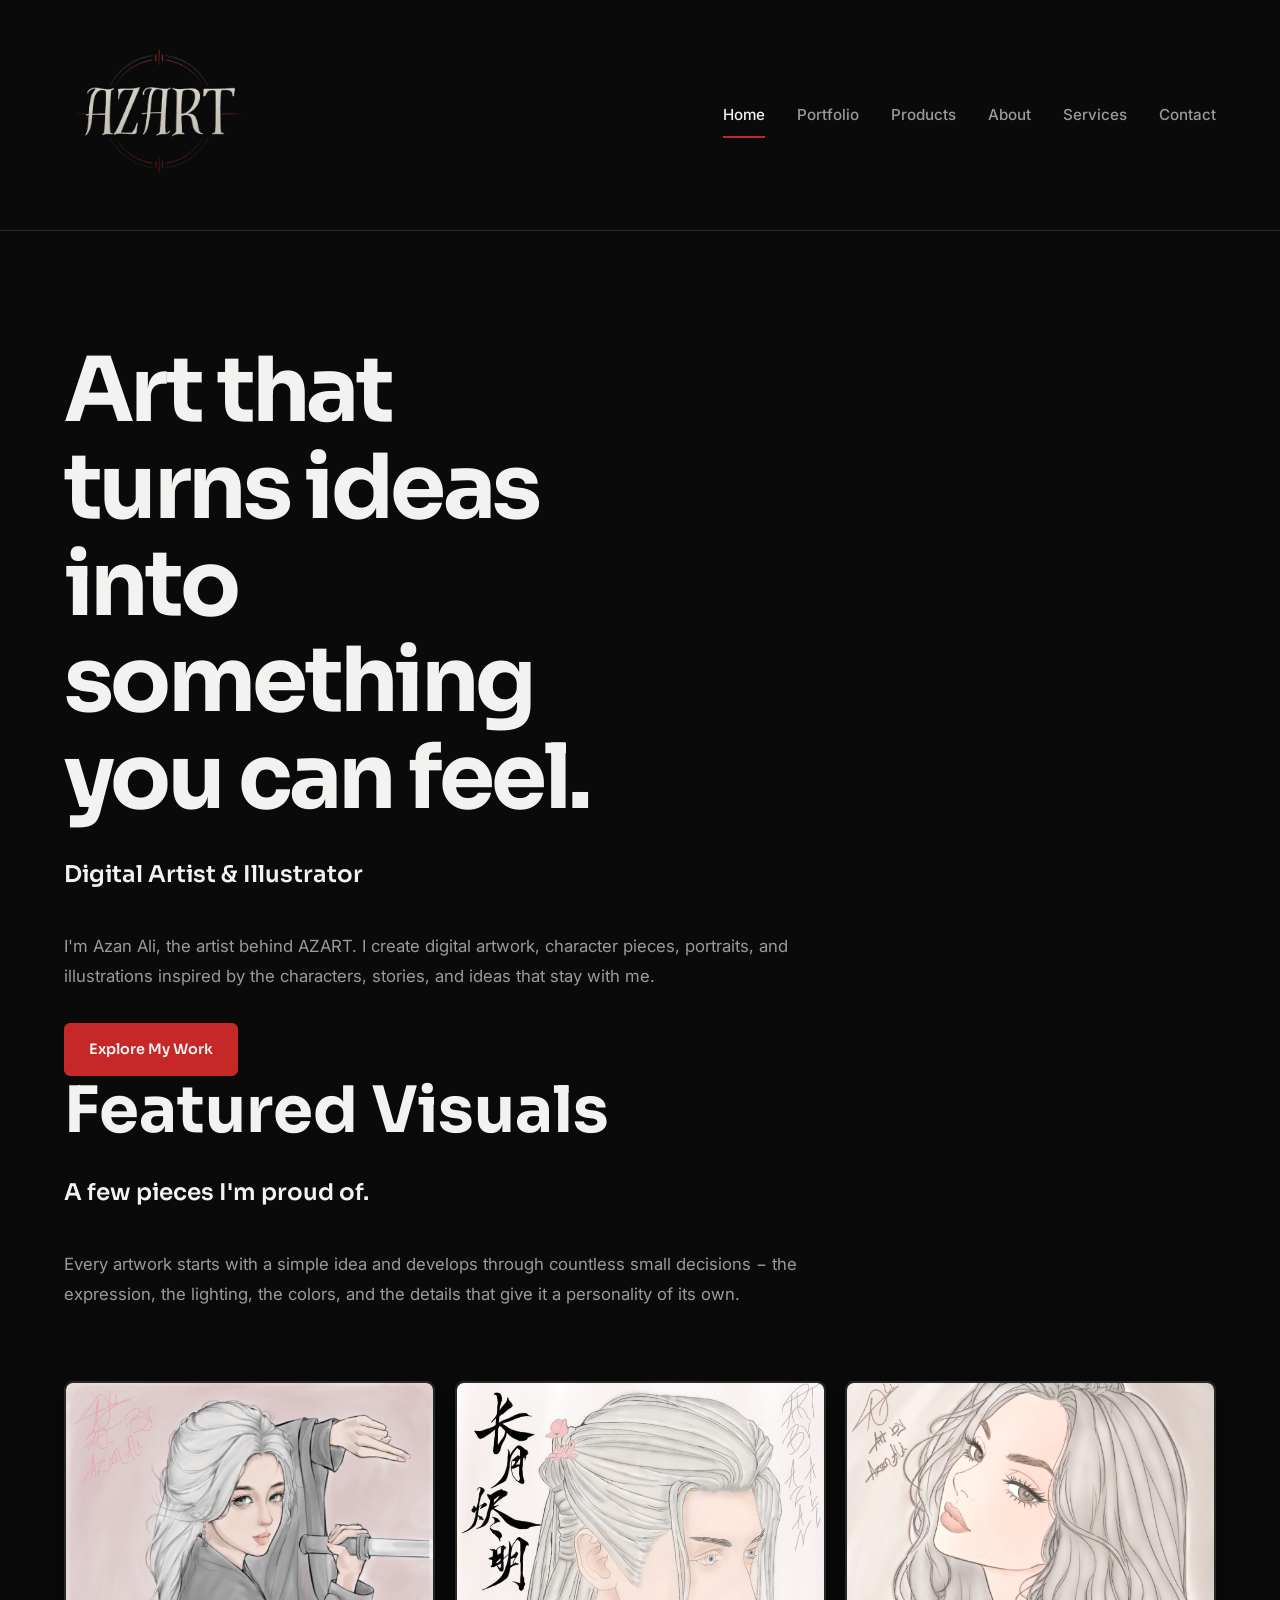
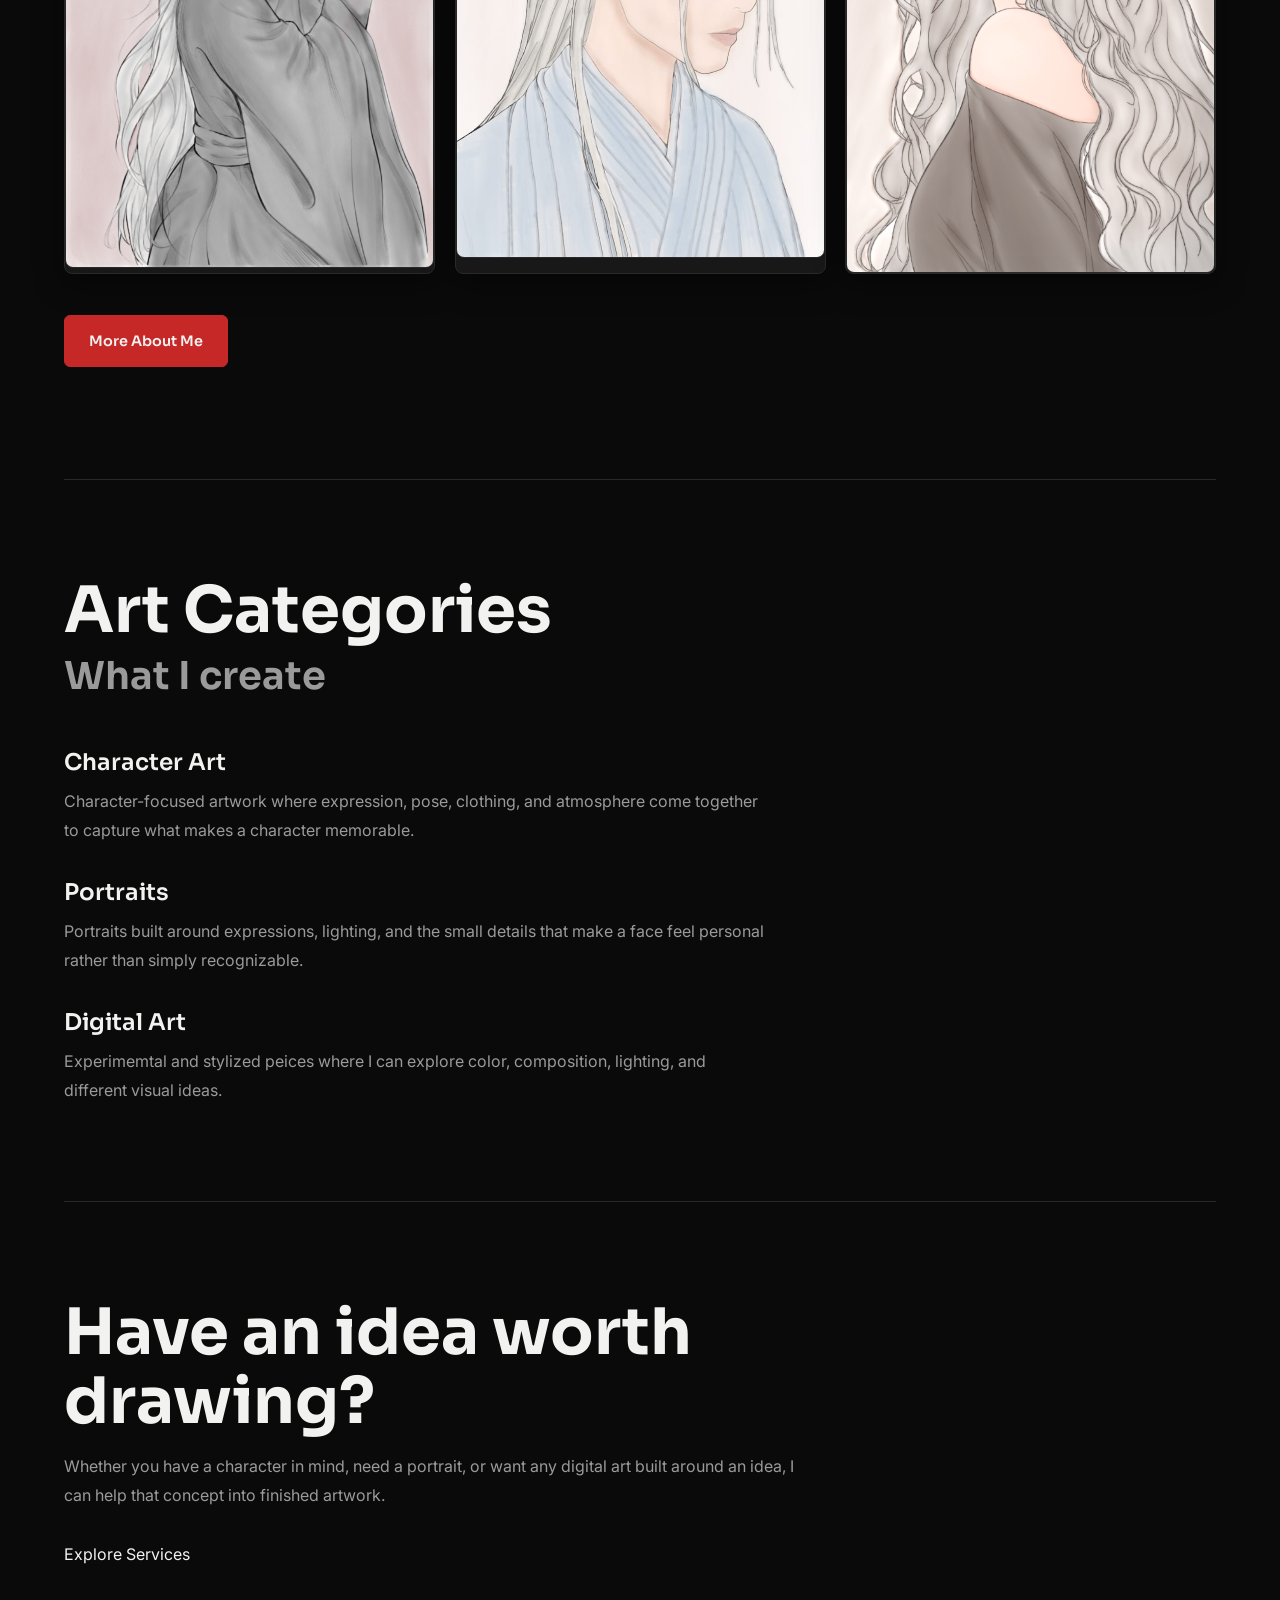
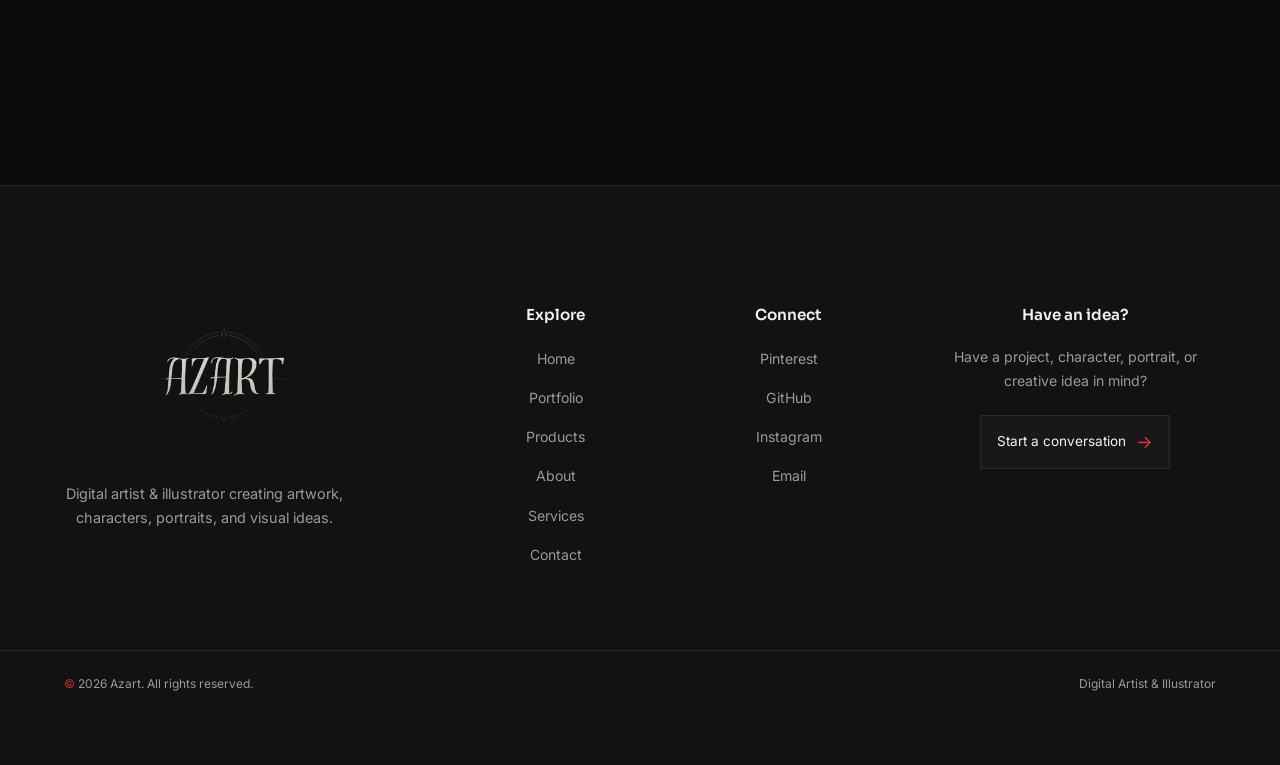
==== commit 60960cdc: "Revise index.html with updated content and structure Updated the index.html file to include new cont" ====
--- a/index.html
+++ b/index.html
@@ -2,6 +2,15 @@
 <html lang="en">
 
 <head>
+    <!-- Google tag (gtag.js) -->
+<script async src="https://www.googletagmanager.com/gtag/js?id=G-ZS8HHPDMC3"></script>
+<script>
+  window.dataLayer = window.dataLayer || [];
+  function gtag(){dataLayer.push(arguments);}
+  gtag('js', new Date());
+
+  gtag('config', 'G-ZS8HHPDMC3');
+</script>
 
     <meta charset="UTF-8">
 
@@ -129,6 +138,10 @@
             </li>
 
             <li>
+                <a href="products.html">Products</a>
+            </li>
+
+            <li>
                 <a href="about.html">About</a>
             </li>
 
@@ -328,6 +341,10 @@
 
                 <li>
                     <a href="portfolio.html">Portfolio</a>
+                </li>
+
+                <li>
+                    <a href="products.html">Products</a>
                 </li>
 
                 <li>
@@ -446,4 +463,4 @@
 <script src="js/ui.js"></script>
 
 </body>
-</html>+</html>
--- a/css/style.css
+++ b/css/style.css
@@ -2742,4 +2742,432 @@
     .filter-btn-container {
         gap: 0.4rem;
     }
-}+}
+
+
+
+
+
+/* =====================================================
+   PRODUCT GRID + CARDS
+   Paste at the bottom of css/style.css
+   ===================================================== */
+
+
+/* Grid: cards never get wider than 240px */
+
+#product-grid {
+    display: grid;
+    grid-template-columns: repeat(auto-fill, minmax(170px, 240px));
+    gap: 1.25rem;
+    justify-content: start;
+    align-items: start;
+}
+
+
+/* Card */
+
+.product-card {
+    width: 100%;
+    margin: 0;
+    background: transparent;
+    border: 1px solid rgba(255, 255, 255, 0.1);
+    border-radius: 10px;
+    overflow: hidden;
+}
+
+
+/* Button reset: removes the default light-gray "white bar" */
+
+.product-card .product-card-button {
+    display: block;
+    width: 100%;
+    margin: 0;
+    padding: 0;
+    border: 0;
+    background: transparent;
+    color: inherit;
+    font: inherit;
+    text-align: left;
+    cursor: pointer;
+}
+
+
+/* Image: fixed ratio so every card is the same size */
+
+.product-card .product-card-button img {
+    display: block;
+    width: 100%;
+    aspect-ratio: 4 / 5;
+    object-fit: cover;
+}
+
+
+/* Title area */
+
+.product-card .product-card-info {
+    padding: 0.75rem 0.85rem;
+    background: transparent;
+}
+
+.product-card .product-card-info h2 {
+    margin: 0;
+    font-size: 0.95rem;
+    font-weight: 500;
+    line-height: 1.3;
+    color: #f2f2f2;
+}
+
+
+
+
+
+/* =====================================================
+   PRODUCT IMAGE SLIDER (inside the product modal)
+   Paste at the bottom of css/style.css
+   ===================================================== */
+
+
+/* Slider wrapper */
+
+.product-slider {
+    position: relative;
+    width: 100%;
+    max-width: 520px;
+    margin: 0 auto;
+}
+
+
+/* Viewport: only ONE slide is visible at a time */
+
+.product-slider .product-slider-viewport {
+    width: 100%;
+    aspect-ratio: 4 / 5;
+    max-height: 65vh;
+    overflow: hidden;
+    border-radius: 10px;
+    background: #111;
+    touch-action: pan-y;
+}
+
+
+/* Track: slides sit side by side and slide horizontally */
+
+.product-slider .product-slider-track {
+    display: flex;
+    height: 100%;
+    transition: transform 0.35s ease;
+    will-change: transform;
+}
+
+
+/* Each slide fills the full viewport width */
+
+.product-slider .product-slide {
+    flex: 0 0 100%;
+    width: 100%;
+    height: 100%;
+    min-width: 0;
+}
+
+.product-slider .product-slide img {
+    display: block;
+    width: 100%;
+    height: 100%;
+    max-width: none;
+    max-height: none;
+    object-fit: contain;
+    user-select: none;
+    -webkit-user-drag: none;
+}
+
+
+/* Previous / next buttons */
+
+.product-slider .slider-btn {
+    position: absolute;
+    top: 50%;
+    transform: translateY(-50%);
+    z-index: 2;
+    display: flex;
+    align-items: center;
+    justify-content: center;
+    width: 40px;
+    height: 40px;
+    margin: 0;
+    padding: 0 0 3px;
+    border: 0;
+    border-radius: 50%;
+    background: rgba(0, 0, 0, 0.55);
+    color: #fff;
+    font-size: 1.75rem;
+    line-height: 1;
+    cursor: pointer;
+}
+
+.product-slider .slider-btn:hover {
+    background: rgba(0, 0, 0, 0.85);
+}
+
+.product-slider .slider-btn-prev {
+    left: 0.5rem;
+    right: auto;
+}
+
+.product-slider .slider-btn-next {
+    right: 0.5rem;
+    left: auto;
+}
+
+
+/* Dots */
+
+.product-slider .slider-dots {
+    position: absolute;
+    left: 0;
+    right: 0;
+    bottom: 0.75rem;
+    z-index: 2;
+    display: flex;
+    justify-content: center;
+    gap: 0.5rem;
+}
+
+.product-slider .slider-dot {
+    position: static;
+    width: 8px;
+    height: 8px;
+    margin: 0;
+    padding: 0;
+    border: 0;
+    border-radius: 50%;
+    background: rgba(255, 255, 255, 0.4);
+    cursor: pointer;
+}
+
+.product-slider .slider-dot.active {
+    background: #fff;
+}
+
+
+/* The "hidden" attribute must win over the display rules above */
+
+.product-slider [hidden],
+.modal-info [data-modal-order][hidden] {
+    display: none !important;
+}
+
+
+
+
+
+
+
+
+
+
+
+
+
+
+
+
+
+
+
+
+
+
+
+
+
+
+
+
+
+
+
+
+
+
+
+
+
+
+
+
+
+
+
+
+
+
+
+/* =====================================================
+   PRODUCTS PAGE: intro + ordering info
+   Paste at the bottom of css/style.css
+   ===================================================== */
+
+
+/* ---------- Intro (above the search bar) ---------- */
+
+.products-intro {
+    padding: 3rem 5% 1.5rem;
+}
+
+.products-eyebrow {
+    margin: 0 0 0.5rem;
+    color: #e63946;
+    font-size: 0.8rem;
+    font-weight: 600;
+    letter-spacing: 0.15em;
+    text-transform: uppercase;
+}
+
+.products-intro h1 {
+    margin: 0 0 1rem;
+    color: #fff;
+    font-size: clamp(2rem, 5vw, 3.25rem);
+    line-height: 1.1;
+}
+
+.products-intro p {
+    max-width: 62ch;
+    margin: 0 0 0.9rem;
+    color: rgba(255, 255, 255, 0.72);
+    font-size: 1rem;
+    line-height: 1.7;
+}
+
+.products-intro a {
+    color: #fff;
+    text-decoration: underline;
+    text-decoration-color: #e63946;
+    text-underline-offset: 3px;
+}
+
+
+/* ---------- Ordering info (below the grid) ---------- */
+
+.products-info {
+    margin-top: 3rem;
+    padding: 4rem 5% 3rem;
+    border-top: 1px solid rgba(255, 255, 255, 0.1);
+}
+
+.products-info h2 {
+    margin: 0 0 0.75rem;
+    color: #fff;
+    font-size: clamp(1.4rem, 3vw, 2rem);
+}
+
+.products-info > p {
+    max-width: 62ch;
+    margin: 0;
+    color: rgba(255, 255, 255, 0.72);
+    line-height: 1.7;
+}
+
+
+/* Steps */
+
+.products-steps {
+    display: grid;
+    grid-template-columns: repeat(3, 1fr);
+    gap: 1.25rem;
+    margin: 2rem 0 3rem;
+    padding: 0;
+    list-style: none;
+    counter-reset: step;
+}
+
+.products-steps li {
+    counter-increment: step;
+    padding: 1.25rem;
+    border: 1px solid rgba(255, 255, 255, 0.1);
+    border-radius: 10px;
+    background: rgba(255, 255, 255, 0.03);
+}
+
+.products-steps li::before {
+    content: counter(step);
+    display: flex;
+    align-items: center;
+    justify-content: center;
+    width: 2rem;
+    height: 2rem;
+    margin-bottom: 0.9rem;
+    border-radius: 50%;
+    background: #e63946;
+    color: #fff;
+    font-size: 0.9rem;
+    font-weight: 700;
+}
+
+.products-steps h3 {
+    margin: 0 0 0.4rem;
+    color: #fff;
+    font-size: 1.05rem;
+}
+
+.products-steps p {
+    margin: 0;
+    color: rgba(255, 255, 255, 0.68);
+    font-size: 0.92rem;
+    line-height: 1.6;
+}
+
+
+/* Call to action */
+
+.products-cta {
+    display: flex;
+    align-items: center;
+    justify-content: space-between;
+    gap: 1.5rem;
+    padding: 1.75rem;
+    border: 1px solid rgba(255, 255, 255, 0.12);
+    border-radius: 12px;
+    background: rgba(255, 255, 255, 0.03);
+}
+
+.products-cta h2 {
+    margin: 0 0 0.35rem;
+    font-size: 1.25rem;
+}
+
+.products-cta p {
+    margin: 0;
+    color: rgba(255, 255, 255, 0.68);
+    line-height: 1.6;
+}
+
+.products-cta-button {
+    flex-shrink: 0;
+    padding: 0.8rem 1.4rem;
+    border-radius: 999px;
+    background: #e63946;
+    color: #fff;
+    font-weight: 600;
+    text-decoration: none;
+}
+
+.products-cta-button:hover {
+    background: #f04f5b;
+}
+
+
+/* Mobile */
+
+@media (max-width: 800px) {
+
+    .products-steps {
+        grid-template-columns: 1fr;
+    }
+
+    .products-cta {
+        flex-direction: column;
+        align-items: flex-start;
+    }
+
+}
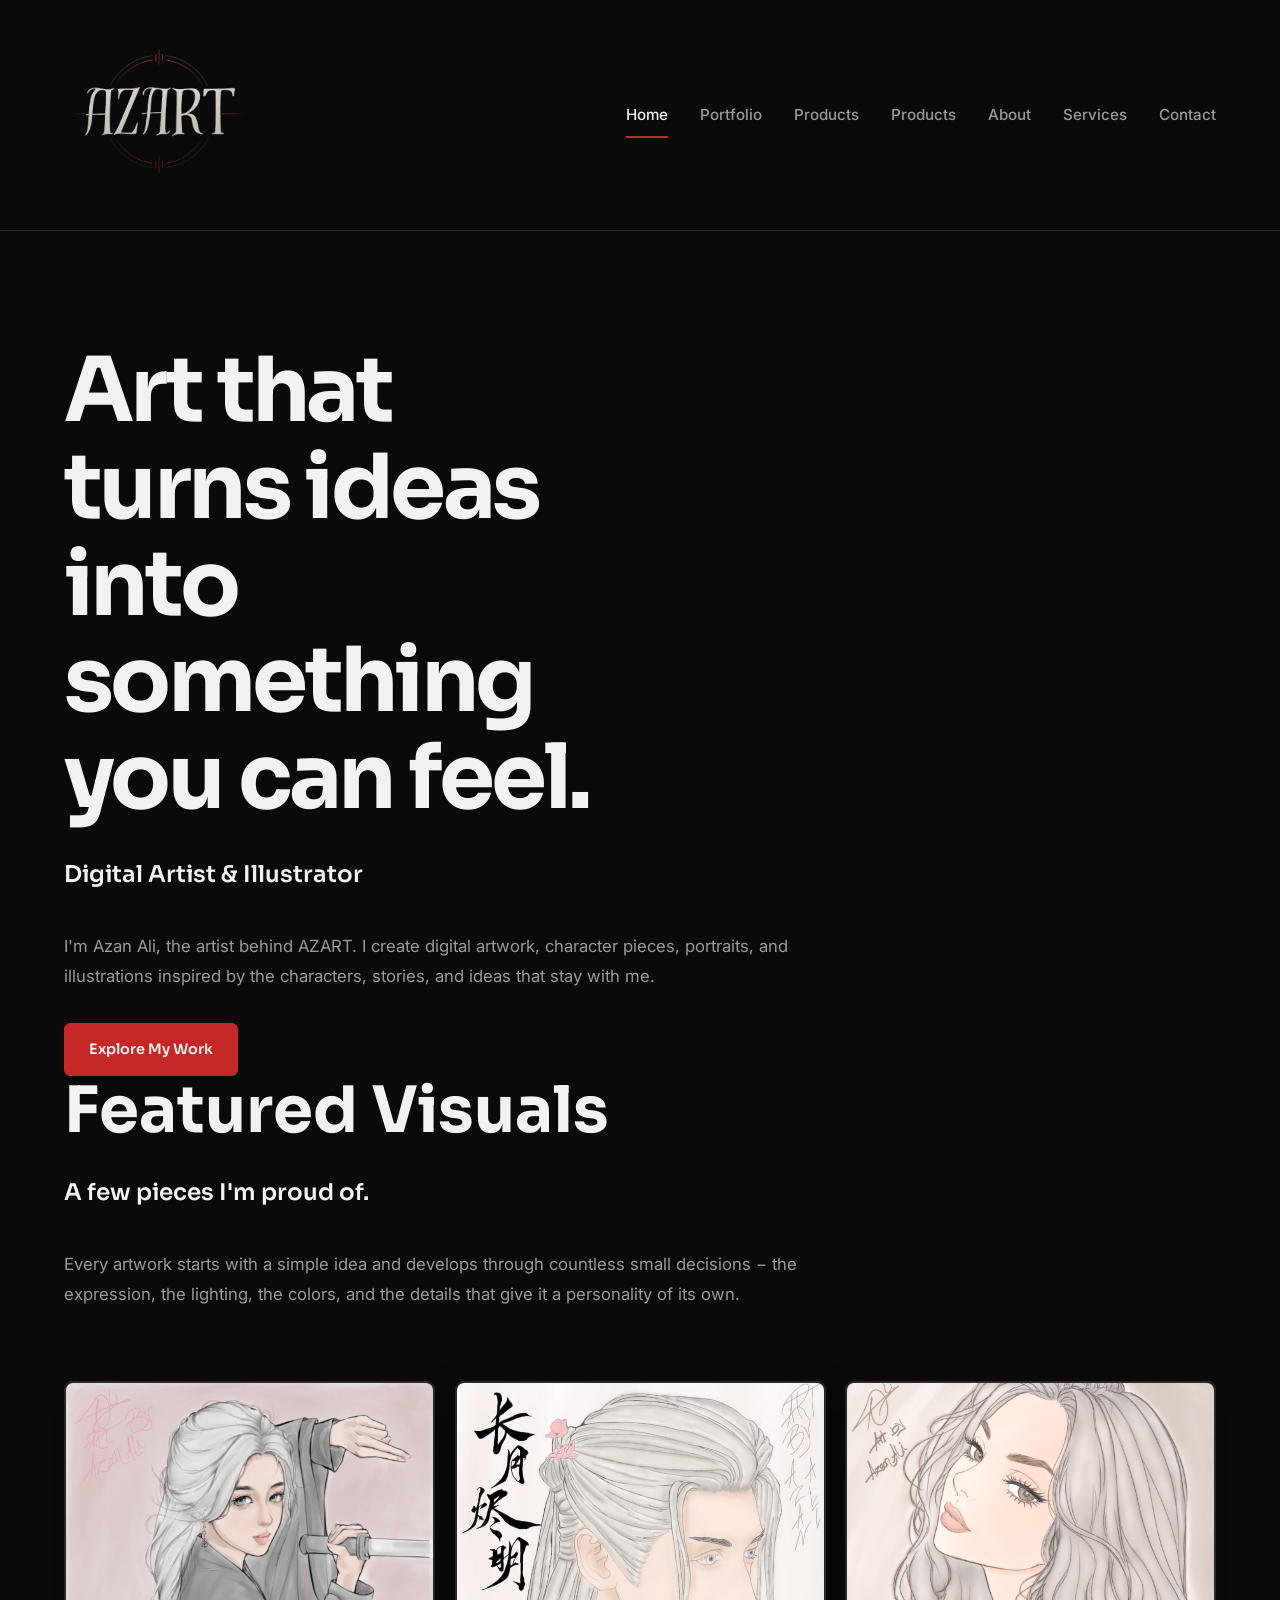
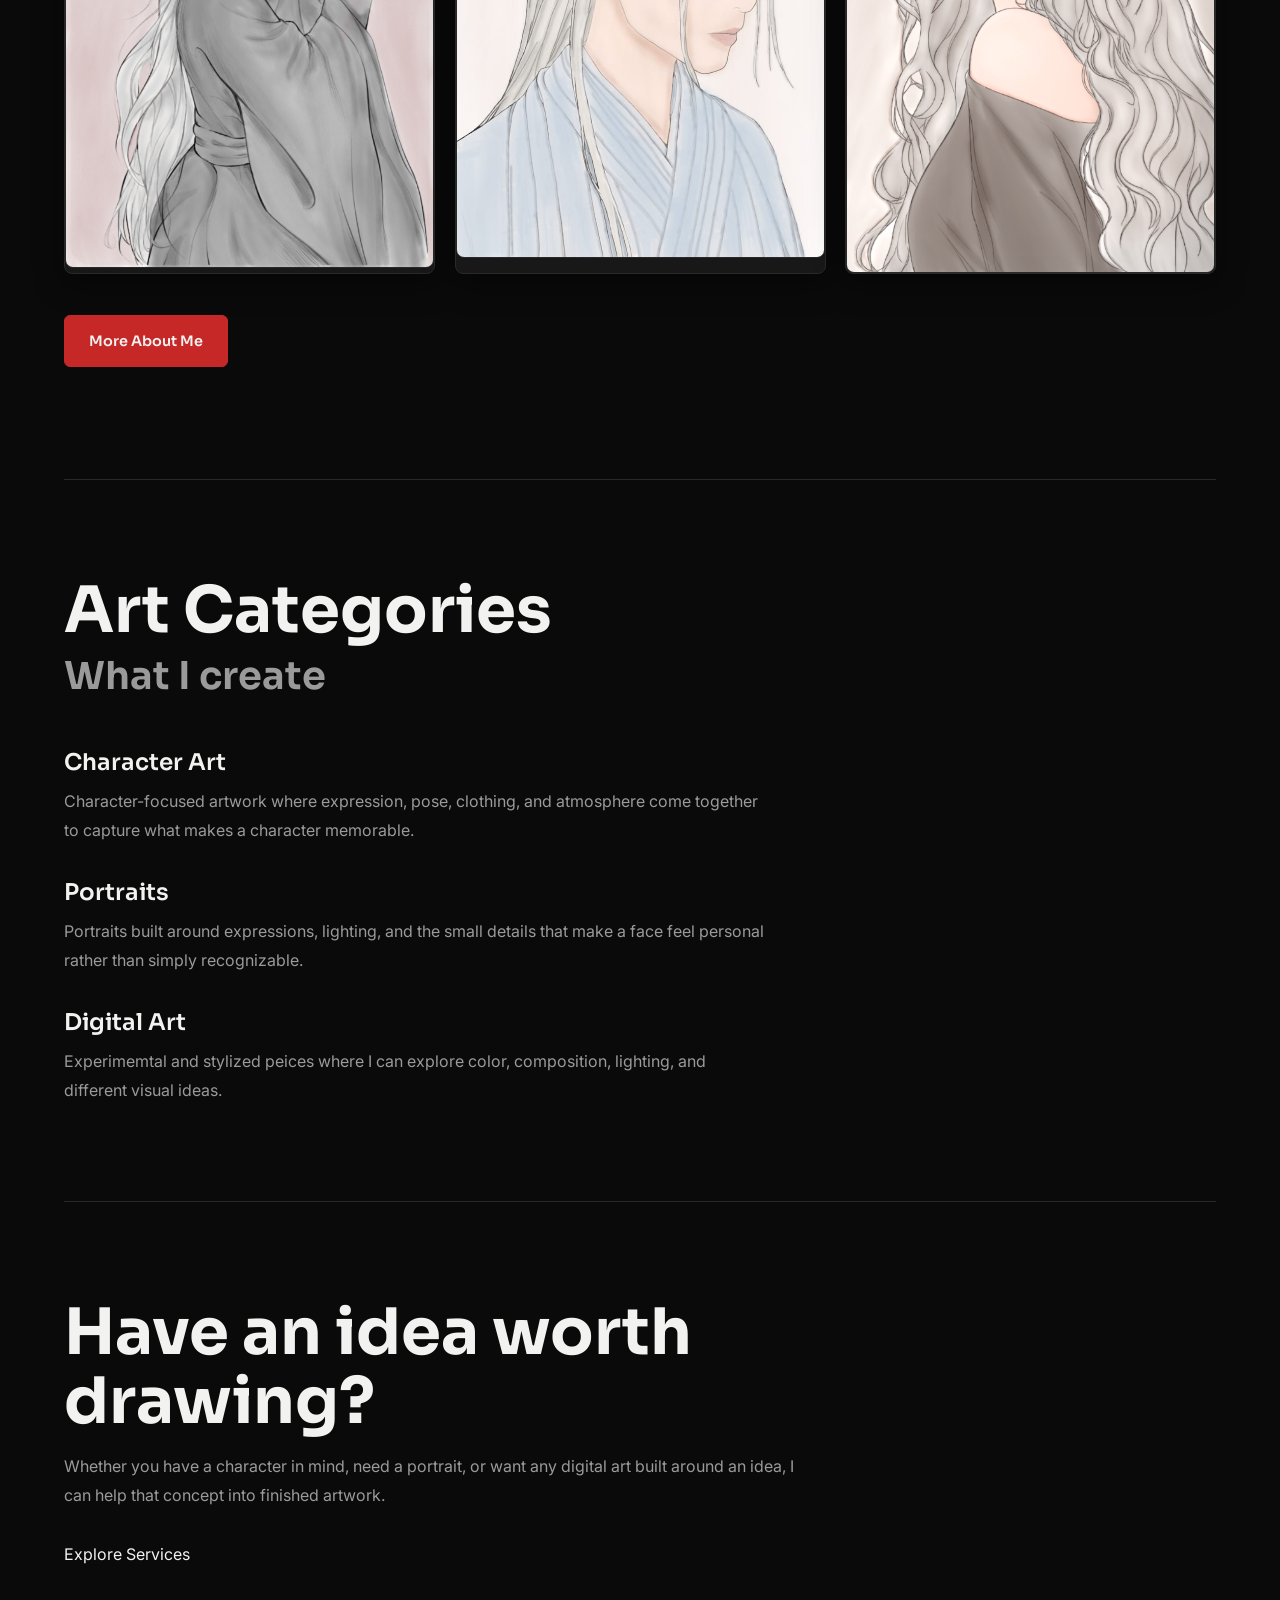
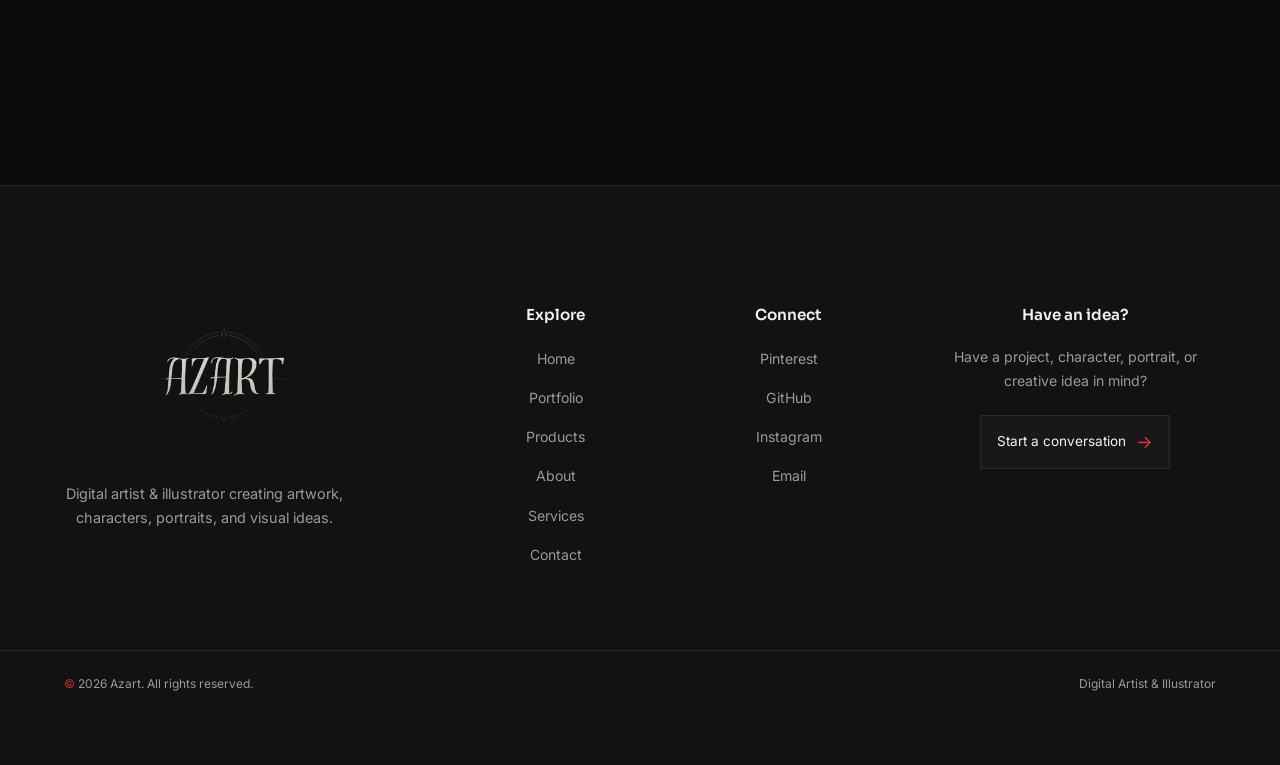
==== commit 75791aab: "Fix formatting issues in index.html Fixed formatting issues in index.html by correcting HTML entitie" ====
--- a/index.html
+++ b/index.html
@@ -142,6 +142,10 @@
             </li>
 
             <li>
+                <a href="products.html">Products</a>
+            </li>
+
+            <li>
                 <a href="about.html">About</a>
             </li>
 
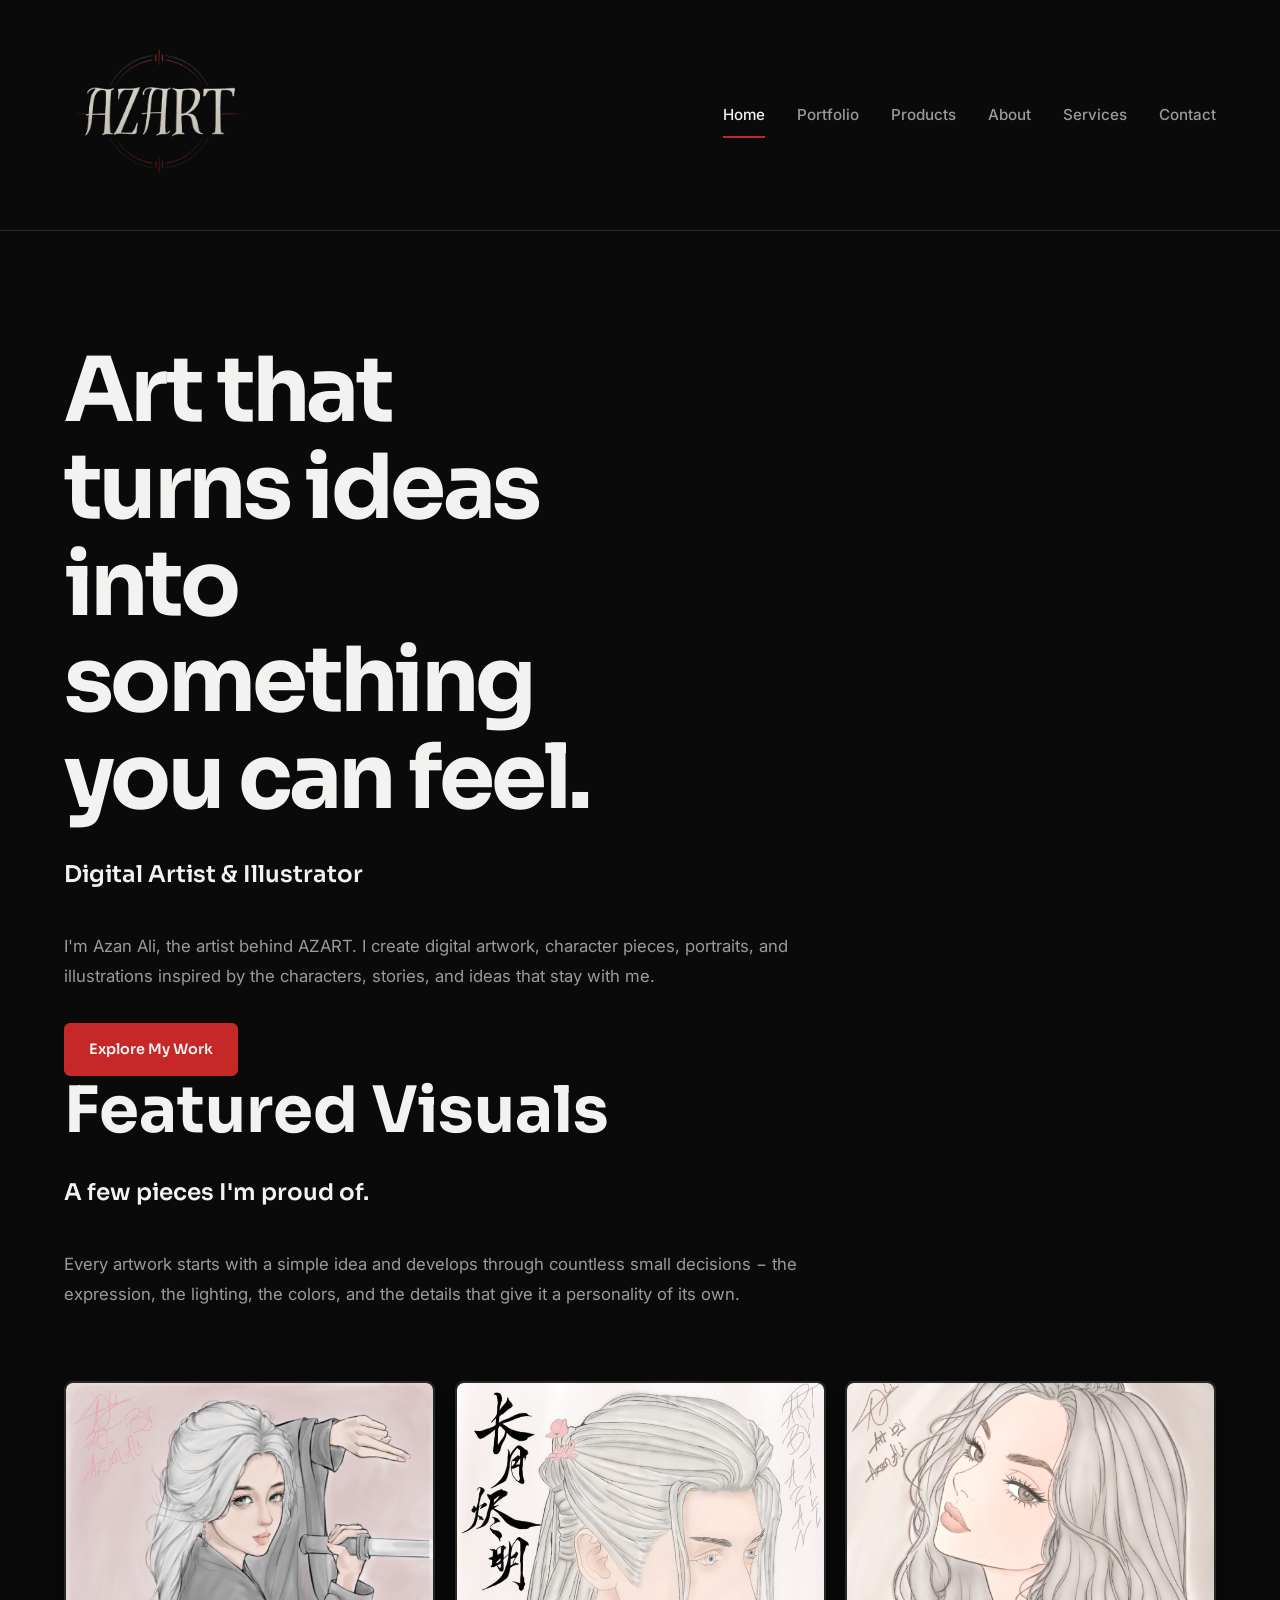
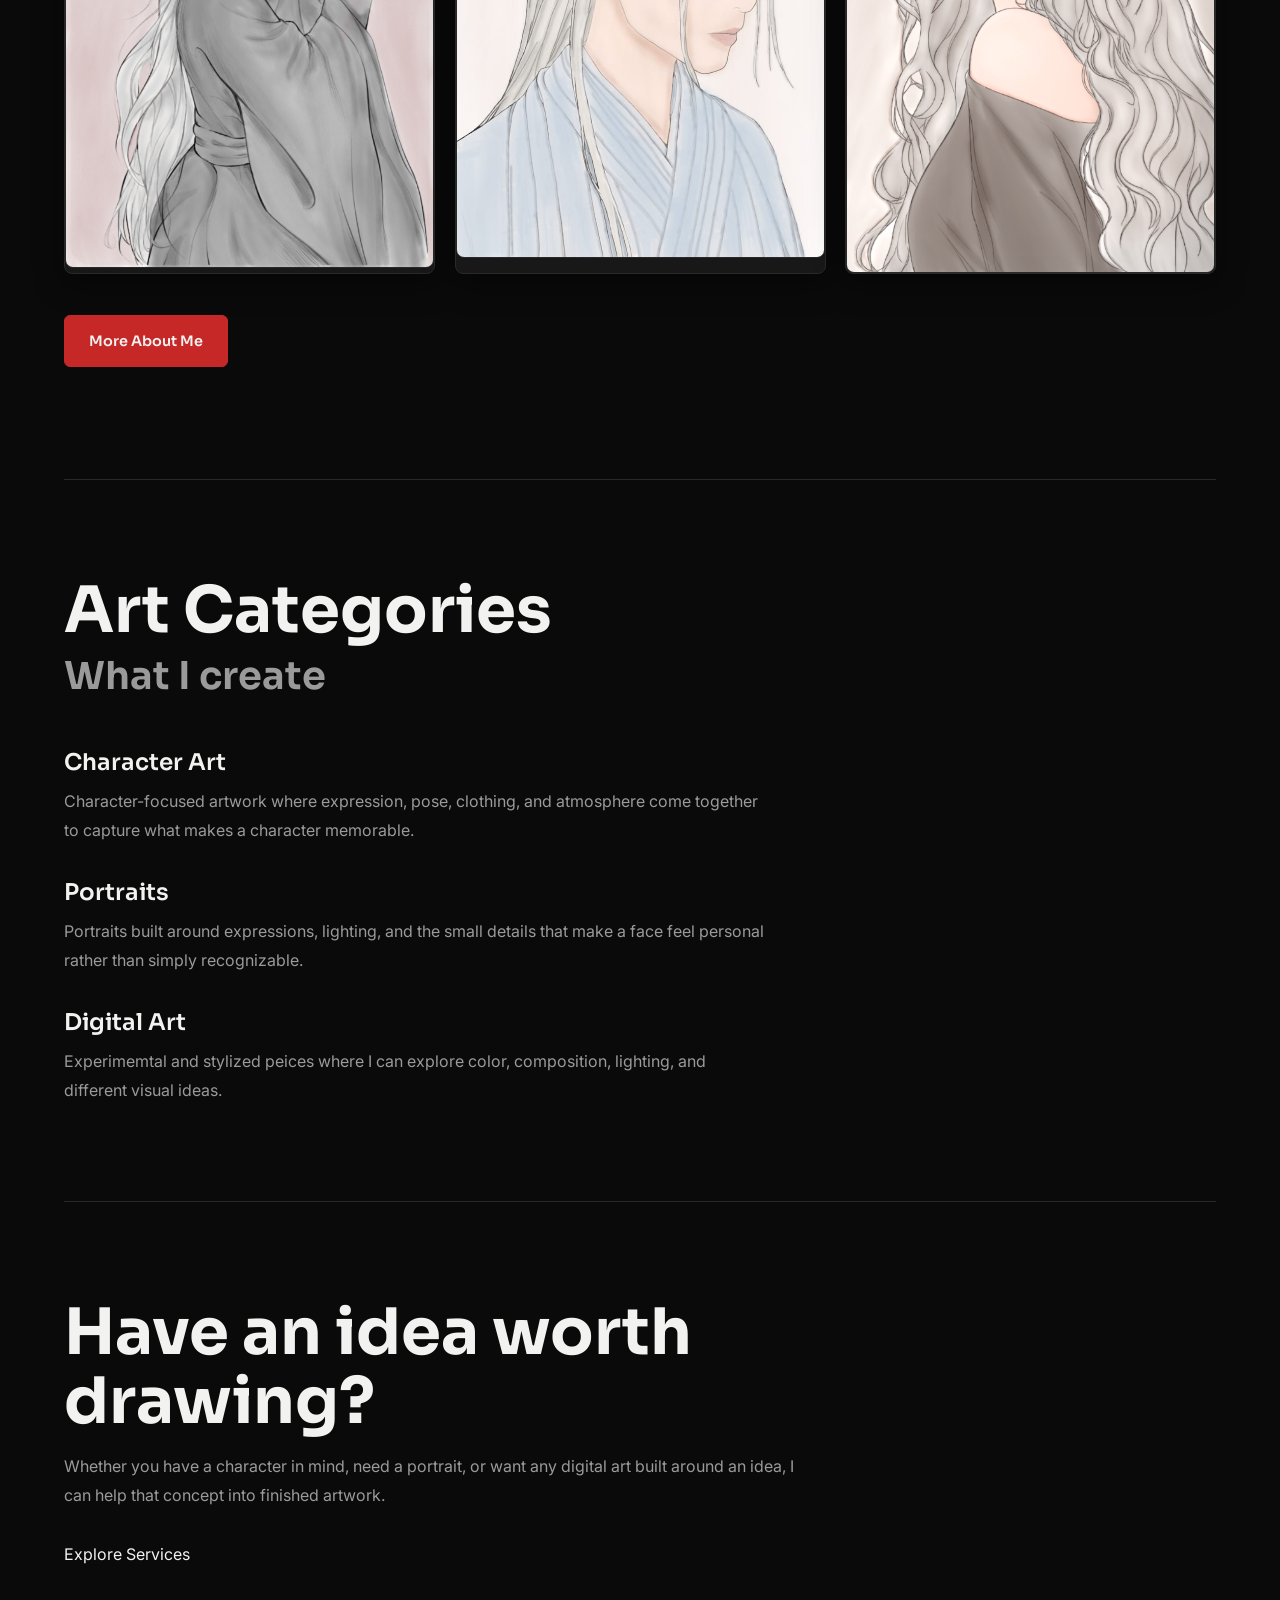
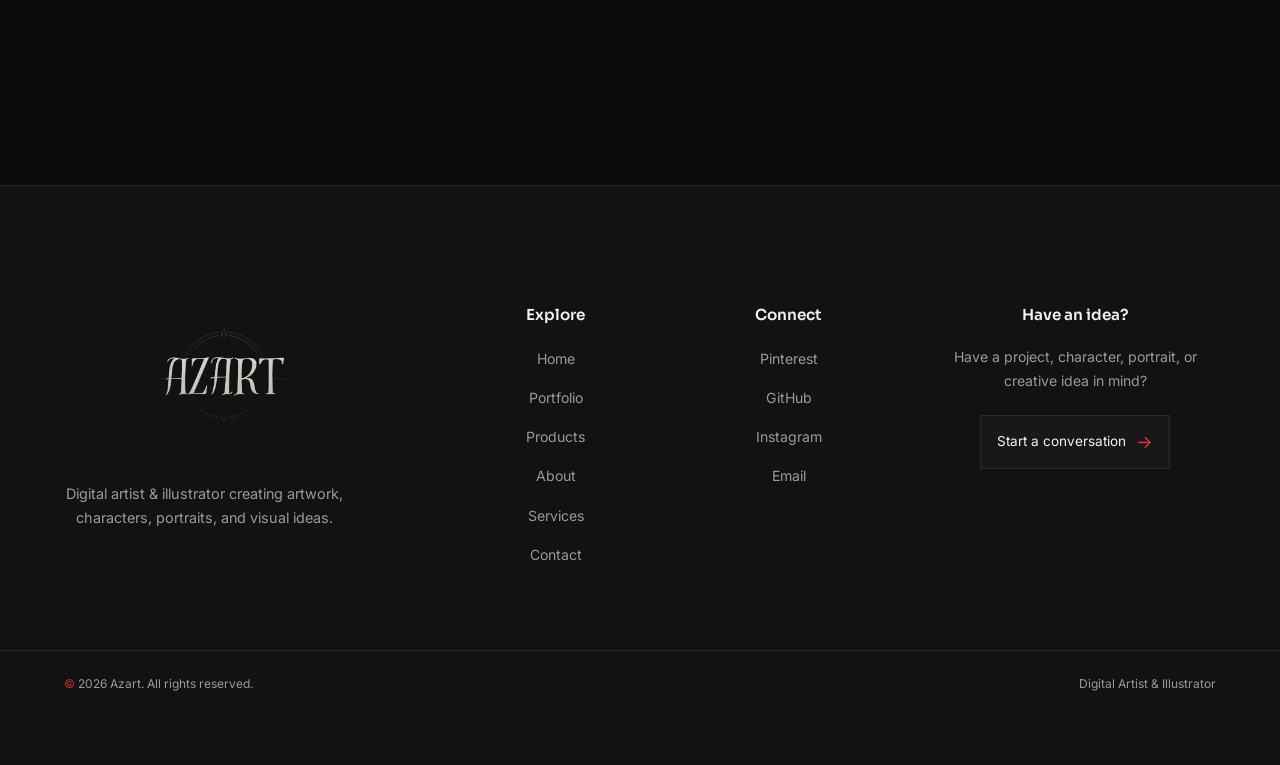
==== commit d47039f4: "Fix HTML formatting and structure The HTML structure was updated to correct formatting issues and en" ====
--- a/index.html
+++ b/index.html
@@ -142,10 +142,6 @@
             </li>
 
             <li>
-                <a href="products.html">Products</a>
-            </li>
-
-            <li>
                 <a href="about.html">About</a>
             </li>
 
@@ -190,6 +186,10 @@
 
             <li>
                 <a href="portfolio.html">Portfolio</a>
+            </li>
+
+            <li>
+                <a href="products.html">Products</a>
             </li>
 
             <li>
